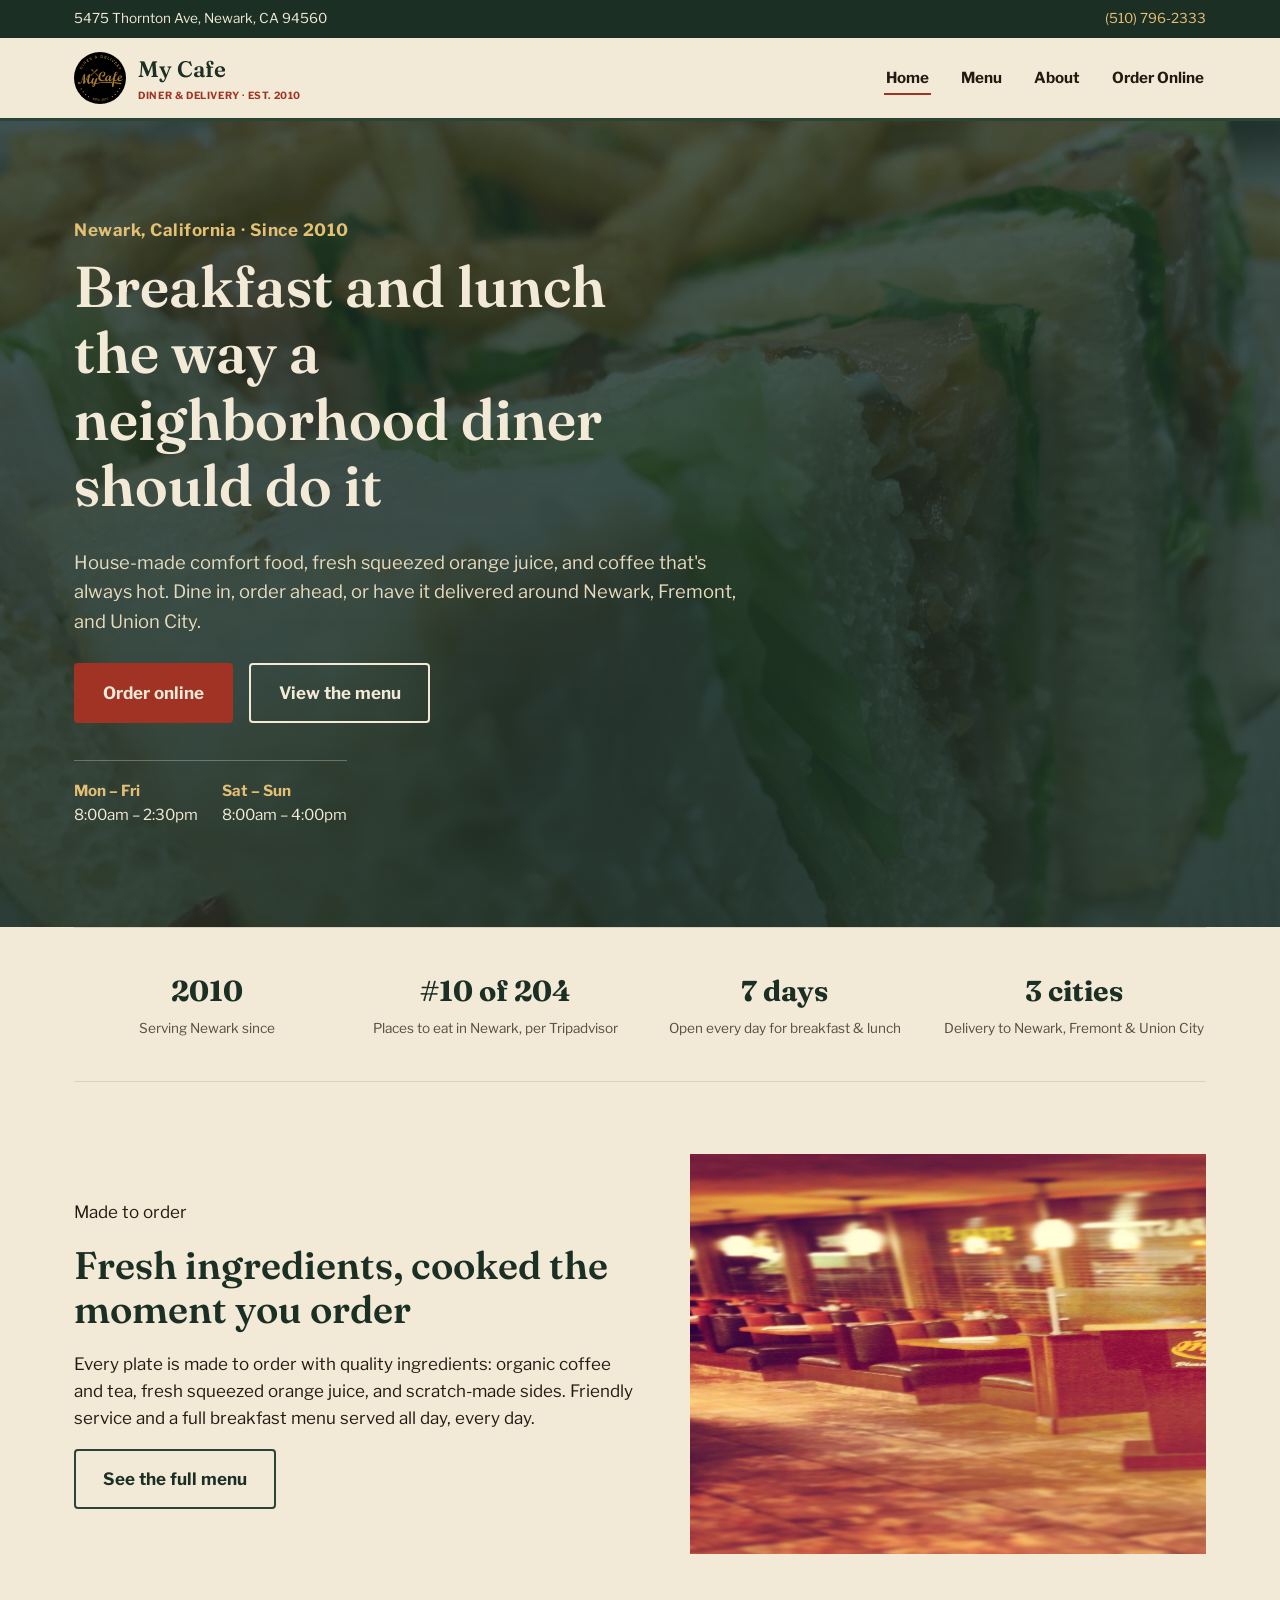
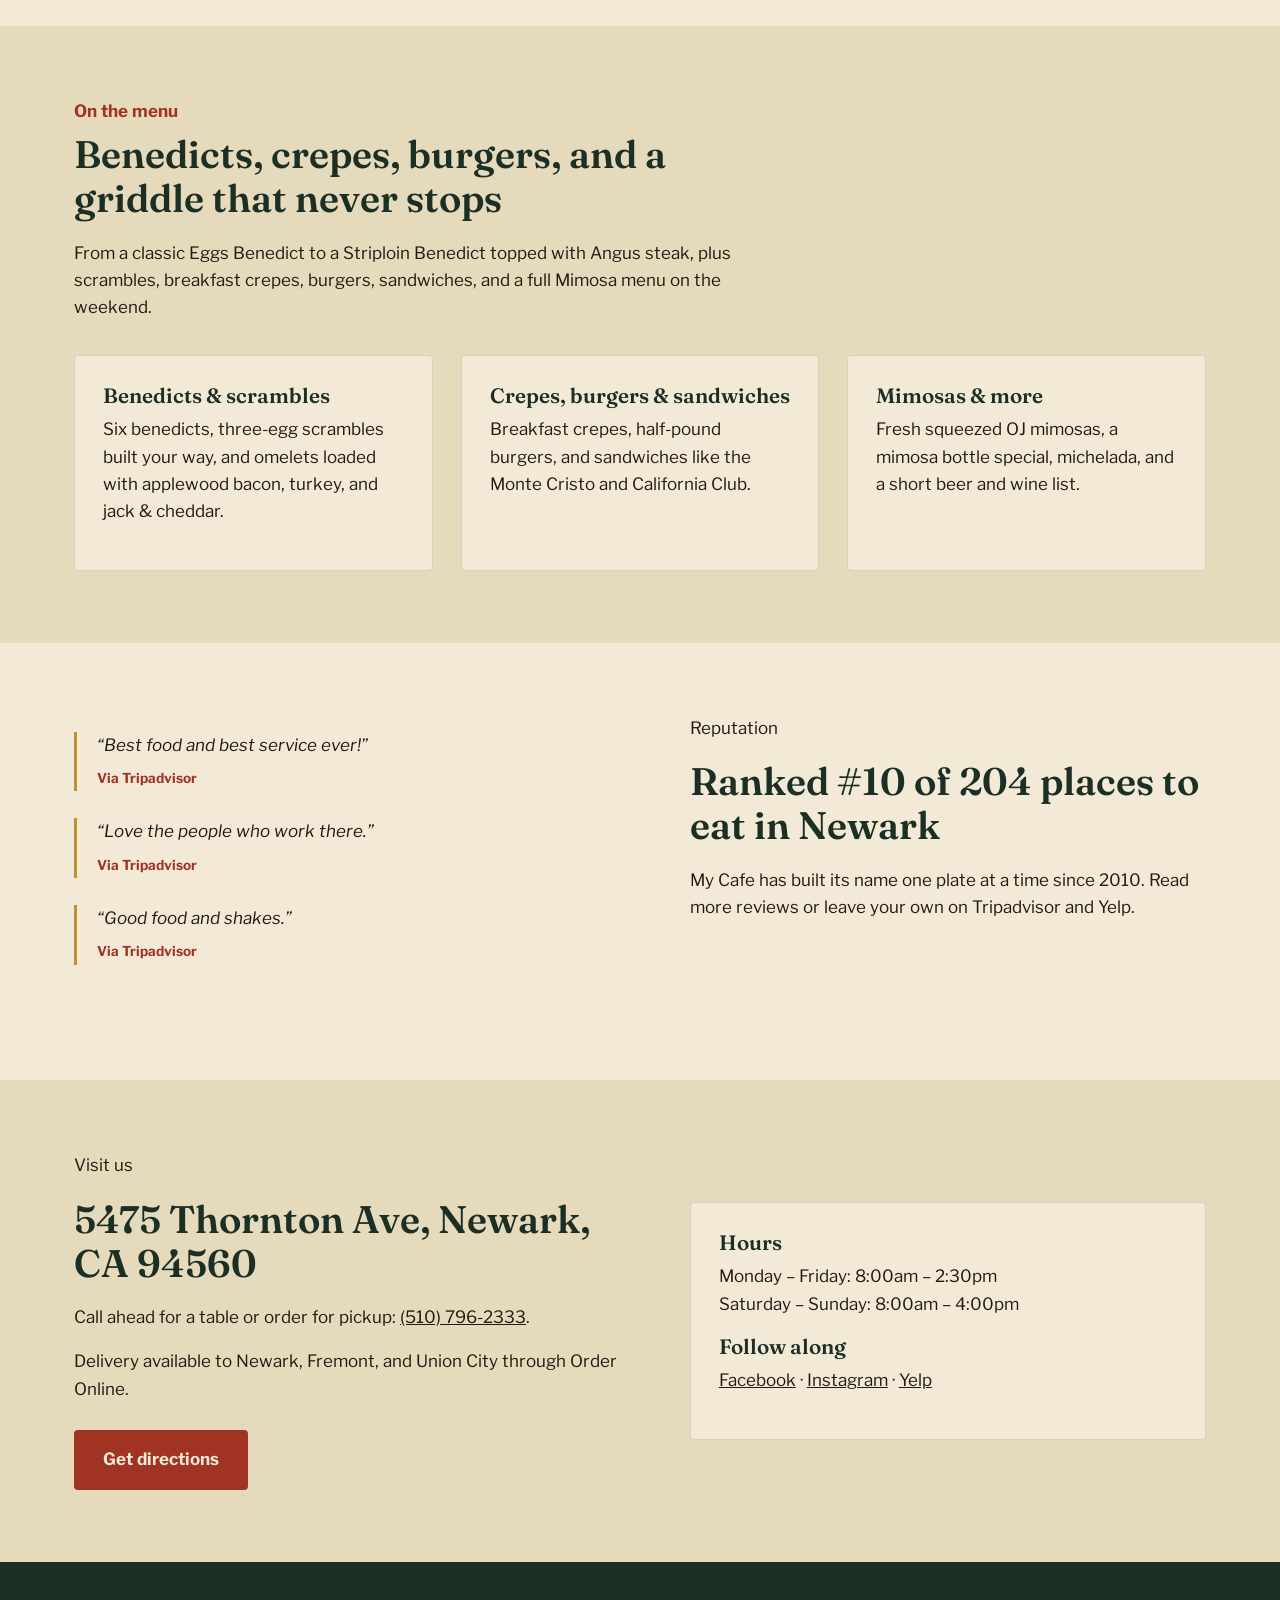
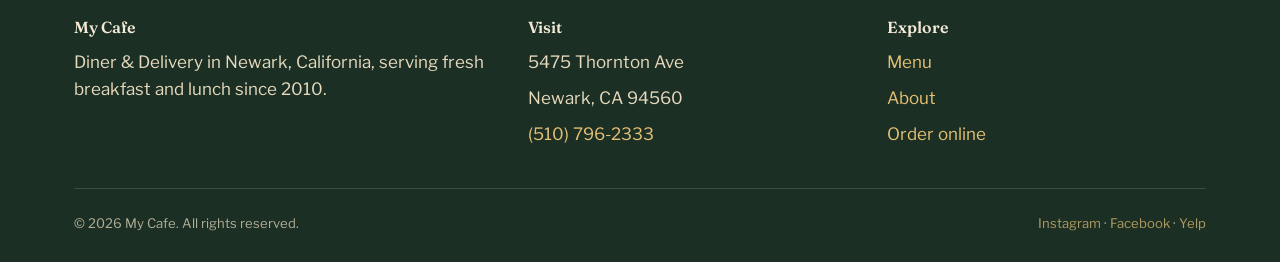
==== index.html @ 1d1f6935 "Build My Cafe website" ====
<!doctype html>
<html lang="en">
<head>
<meta charset="utf-8">
<meta name="viewport" content="width=device-width, initial-scale=1">
<title>My Cafe | Breakfast & Lunch Diner in Newark, CA</title>
<meta name="description" content="Family-run breakfast and lunch diner in Newark, CA since 2010. Fresh squeezed orange juice, house-made comfort food, mimosas and crepes. Open 7 days, dine-in or delivery.">
<link rel="canonical" href="https://mycafego.com/">
<meta property="og:type" content="restaurant.restaurant">
<meta property="og:site_name" content="My Cafe">
<meta property="og:title" content="My Cafe | Breakfast & Lunch Diner in Newark, CA">
<meta property="og:description" content="Family-run breakfast and lunch diner in Newark, CA since 2010. Fresh squeezed orange juice, house-made comfort food, mimosas and crepes.">
<meta property="og:url" content="https://mycafego.com/">
<meta property="og:image" content="/assets/images/interior-booth.jpg">
<meta name="twitter:card" content="summary_large_image">
<link rel="icon" href="/favicon.svg" type="image/svg+xml">
<link rel="preconnect" href="https://fonts.googleapis.com">
<link rel="preconnect" href="https://fonts.gstatic.com" crossorigin>
<link href="https://fonts.googleapis.com/css2?family=Fraunces:wght@500;600&family=Libre+Franklin:wght@400;500;700&display=swap" rel="stylesheet">
<link rel="stylesheet" href="/css/style.css">
<script type="application/ld+json">
{
  "@context": "https://schema.org",
  "@type": "Restaurant",
  "name": "My Cafe",
  "servesCuisine": "American, Breakfast, Diner",
  "priceRange": "$$",
  "telephone": "+1-510-796-2333",
  "address": {
    "@type": "PostalAddress",
    "streetAddress": "5475 Thornton Ave",
    "addressLocality": "Newark",
    "addressRegion": "CA",
    "postalCode": "94560",
    "addressCountry": "US"
  },
  "geo": {
    "@type": "GeoCoordinates",
    "latitude": 37.543093,
    "longitude": -122.045
  },
  "url": "https://mycafego.com/",
  "openingHoursSpecification": [
    { "@type": "OpeningHoursSpecification", "dayOfWeek": ["Monday","Tuesday","Wednesday","Thursday","Friday"], "opens": "08:00", "closes": "14:30" },
    { "@type": "OpeningHoursSpecification", "dayOfWeek": ["Saturday","Sunday"], "opens": "08:00", "closes": "16:00" }
  ],
  "sameAs": [
    "https://www.facebook.com/154595794567136",
    "https://www.instagram.com/mycafego",
    "https://www.yelp.com/biz/FB_1lBmawoR-oqVOt12TPQ"
  ]
}
</script>
</head>
<body>

<div class="top-bar">
  <div class="wrap">
    <span>5475 Thornton Ave, Newark, CA 94560</span>
    <a href="tel:5107962333">(510) 796-2333</a>
  </div>
</div>

<header class="site-header">
  <div class="wrap">
    <a class="brand" href="/">
      <img src="/assets/images/logo.jpg" alt="My Cafe logo" width="52" height="52">
      <span class="brand-text">My Cafe<span>DINER &amp; DELIVERY · EST. 2010</span></span>
    </a>
    <nav class="main-nav" data-open="false">
      <ul>
        <li><a href="/" aria-current="page">Home</a></li>
        <li><a href="/menu.html">Menu</a></li>
        <li><a href="/about.html">About</a></li>
        <li><a href="https://mycafego.getbento.com/online-ordering/">Order Online</a></li>
      </ul>
    </nav>
    <button class="nav-toggle" aria-label="Open menu" aria-expanded="false"><span></span></button>
  </div>
</header>

<section class="hero">
  <div class="wrap">
    <p class="eyebrow">Newark, California · Since 2010</p>
    <h1>Breakfast and lunch the way a neighborhood diner should do it</h1>
    <p class="lede">House-made comfort food, fresh squeezed orange juice, and coffee that's always hot. Dine in, order ahead, or have it delivered around Newark, Fremont, and Union City.</p>
    <div class="hero-actions">
      <a class="btn btn-primary" href="https://mycafego.getbento.com/online-ordering/">Order online</a>
      <a class="btn btn-outline" href="/menu.html">View the menu</a>
    </div>
    <dl class="hero-hours">
      <div>
        <dt>Mon &ndash; Fri</dt>
        <dd>8:00am &ndash; 2:30pm</dd>
      </div>
      <div>
        <dt>Sat &ndash; Sun</dt>
        <dd>8:00am &ndash; 4:00pm</dd>
      </div>
    </dl>
  </div>
</section>

<div class="wrap">
  <div class="highlights">
    <div>
      <strong>2010</strong>
      <span>Serving Newark since</span>
    </div>
    <div>
      <strong>#10 of 204</strong>
      <span>Places to eat in Newark, per Tripadvisor</span>
    </div>
    <div>
      <strong>7 days</strong>
      <span>Open every day for breakfast &amp; lunch</span>
    </div>
    <div>
      <strong>3 cities</strong>
      <span>Delivery to Newark, Fremont &amp; Union City</span>
    </div>
  </div>
</div>

<section>
  <div class="wrap grid-2">
    <div>
      <p class="kicker">Made to order</p>
      <h2>Fresh ingredients, cooked the moment you order</h2>
      <p>Every plate is made to order with quality ingredients: organic coffee and tea, fresh squeezed orange juice, and scratch-made sides. Friendly service and a full breakfast menu served all day, every day.</p>
      <a class="btn btn-outline" href="/menu.html">See the full menu</a>
    </div>
    <img src="/assets/images/interior-dining-room.png" alt="Dining room at My Cafe in Newark, California" loading="lazy" width="600" height="400">
  </div>
</section>

<section class="alt">
  <div class="wrap">
    <div class="section-head">
      <p class="kicker">On the menu</p>
      <h2>Benedicts, crepes, burgers, and a griddle that never stops</h2>
      <p>From a classic Eggs Benedict to a Striploin Benedict topped with Angus steak, plus scrambles, breakfast crepes, burgers, sandwiches, and a full Mimosa menu on the weekend.</p>
    </div>
    <div class="grid-3">
      <div class="card">
        <h3>Benedicts &amp; scrambles</h3>
        <p>Six benedicts, three-egg scrambles built your way, and omelets loaded with applewood bacon, turkey, and jack &amp; cheddar.</p>
      </div>
      <div class="card">
        <h3>Crepes, burgers &amp; sandwiches</h3>
        <p>Breakfast crepes, half-pound burgers, and sandwiches like the Monte Cristo and California Club.</p>
      </div>
      <div class="card">
        <h3>Mimosas &amp; more</h3>
        <p>Fresh squeezed OJ mimosas, a mimosa bottle special, michelada, and a short beer and wine list.</p>
      </div>
    </div>
  </div>
</section>

<section>
  <div class="wrap grid-2">
    <div>
      <div class="review">
        <p>&ldquo;Best food and best service ever!&rdquo;</p>
        <cite>Via Tripadvisor</cite>
      </div>
      <div class="review">
        <p>&ldquo;Love the people who work there.&rdquo;</p>
        <cite>Via Tripadvisor</cite>
      </div>
      <div class="review">
        <p>&ldquo;Good food and shakes.&rdquo;</p>
        <cite>Via Tripadvisor</cite>
      </div>
    </div>
    <div>
      <p class="kicker">Reputation</p>
      <h2>Ranked #10 of 204 places to eat in Newark</h2>
      <p>My Cafe has built its name one plate at a time since 2010. Read more reviews or leave your own on Tripadvisor and Yelp.</p>
      <div class="hero-actions">
        <a class="btn btn-outline" href="https://www.tripadvisor.com/Restaurant_Review-g32774-d4253627-Reviews-My_Cafe-Newark_California.html">Read reviews on Tripadvisor</a>
      </div>
    </div>
  </div>
</section>

<section class="alt">
  <div class="wrap grid-2">
    <div>
      <p class="kicker">Visit us</p>
      <h2>5475 Thornton Ave, Newark, CA 94560</h2>
      <p>Call ahead for a table or order for pickup: <a href="tel:5107962333">(510) 796-2333</a>.</p>
      <p>Delivery available to Newark, Fremont, and Union City through Order Online.</p>
      <div class="hero-actions">
        <a class="btn btn-primary" href="https://www.google.com/maps/search/?api=1&query=My+Cafe+5475+Thornton+Ave+Newark+CA+94560">Get directions</a>
      </div>
    </div>
    <div class="card">
      <h3>Hours</h3>
      <p>Monday &ndash; Friday: 8:00am &ndash; 2:30pm<br>Saturday &ndash; Sunday: 8:00am &ndash; 4:00pm</p>
      <h3>Follow along</h3>
      <p>
        <a href="https://www.facebook.com/154595794567136">Facebook</a> &middot;
        <a href="https://www.instagram.com/mycafego">Instagram</a> &middot;
        <a href="https://www.yelp.com/biz/FB_1lBmawoR-oqVOt12TPQ">Yelp</a>
      </p>
    </div>
  </div>
</section>

<footer class="site-footer">
  <div class="wrap">
    <div class="footer-grid">
      <div>
        <h4>My Cafe</h4>
        <p>Diner &amp; Delivery in Newark, California, serving fresh breakfast and lunch since 2010.</p>
      </div>
      <div>
        <h4>Visit</h4>
        <ul>
          <li>5475 Thornton Ave</li>
          <li>Newark, CA 94560</li>
          <li><a href="tel:5107962333">(510) 796-2333</a></li>
        </ul>
      </div>
      <div>
        <h4>Explore</h4>
        <ul>
          <li><a href="/menu.html">Menu</a></li>
          <li><a href="/about.html">About</a></li>
          <li><a href="https://mycafego.getbento.com/online-ordering/">Order online</a></li>
        </ul>
      </div>
    </div>
    <div class="footer-bottom">
      <span>&copy; 2026 My Cafe. All rights reserved.</span>
      <span><a href="https://www.instagram.com/mycafego">Instagram</a> &middot; <a href="https://www.facebook.com/154595794567136">Facebook</a> &middot; <a href="https://www.yelp.com/biz/FB_1lBmawoR-oqVOt12TPQ">Yelp</a></span>
    </div>
  </div>
</footer>

<script src="/js/main.js"></script>
</body>
</html>
---- css/style.css ----
/* My Cafe — diner & delivery, Newark CA. Design tokens grounded in the actual brand:
   the current logo already leans on a brass/gold script mark and a forest-green
   "ESTD 2010" badge, so the palette below extends that rather than inventing one. */

:root {
  --paper: #f2ead6;
  --paper-dark: #e6dabd;
  --ink: #241a12;
  --forest: #2b4436;
  --forest-dark: #1c2f25;
  --gold: #c0922f;
  --gold-light: #e3c073;
  --brick: #a03323;
  --brick-dark: #7c2519;
  --cream-line: rgba(36, 26, 18, 0.12);

  --font-display: "Fraunces", Georgia, serif;
  --font-body: "Libre Franklin", -apple-system, sans-serif;

  --max-width: 1180px;
  --radius: 4px;
}

* {
  box-sizing: border-box;
}

html {
  scroll-behavior: smooth;
}

body {
  margin: 0;
  background: var(--paper);
  color: var(--ink);
  font-family: var(--font-body);
  font-size: 17px;
  line-height: 1.6;
  -webkit-font-smoothing: antialiased;
}

img {
  max-width: 100%;
  display: block;
}

a {
  color: inherit;
}

.wrap {
  max-width: var(--max-width);
  margin: 0 auto;
  padding: 0 24px;
}

h1, h2, h3, h4 {
  font-family: var(--font-display);
  font-weight: 600;
  line-height: 1.15;
  margin: 0 0 0.5em;
  color: var(--forest-dark);
}

h1 { font-size: clamp(2.4rem, 5vw, 3.6rem); }
h2 { font-size: clamp(1.8rem, 3.4vw, 2.4rem); }
h3 { font-size: 1.3rem; }

p { margin: 0 0 1em; max-width: 62ch; }

.btn {
  display: inline-flex;
  align-items: center;
  gap: 0.5em;
  padding: 0.85em 1.6em;
  border-radius: var(--radius);
  font-family: var(--font-body);
  font-weight: 700;
  text-decoration: none;
  border: 2px solid transparent;
  transition: transform 0.15s ease, background-color 0.15s ease;
}

.btn:focus-visible {
  outline: 3px solid var(--gold-light);
  outline-offset: 2px;
}

.btn-primary {
  background: var(--brick);
  color: var(--paper);
}

.btn-primary:hover {
  background: var(--brick-dark);
}

.btn-outline {
  border-color: var(--forest);
  color: var(--forest-dark);
}

.btn-outline:hover {
  background: var(--forest);
  color: var(--paper);
}

/* ---------- Header ---------- */

.top-bar {
  background: var(--forest-dark);
  color: var(--paper);
  font-size: 0.85rem;
}

.top-bar .wrap {
  display: flex;
  justify-content: space-between;
  align-items: center;
  padding-top: 8px;
  padding-bottom: 8px;
  gap: 16px;
  flex-wrap: wrap;
}

.top-bar a {
  text-decoration: none;
  color: var(--gold-light);
}

site-header, header.site-header {
  display: block;
}

.site-header {
  background: var(--paper);
  border-bottom: 3px solid var(--forest);
  position: sticky;
  top: 0;
  z-index: 40;
}

.site-header .wrap {
  display: flex;
  align-items: center;
  justify-content: space-between;
  padding-top: 14px;
  padding-bottom: 14px;
}

.brand {
  display: flex;
  align-items: center;
  gap: 12px;
  text-decoration: none;
}

.brand img {
  height: 52px;
  width: auto;
  border-radius: 50%;
}

.brand-text {
  font-family: var(--font-display);
  font-size: 1.4rem;
  font-weight: 600;
  color: var(--forest-dark);
}

.brand-text span {
  display: block;
  font-family: var(--font-body);
  font-size: 0.62rem;
  letter-spacing: 0.06em;
  font-weight: 700;
  color: var(--brick);
}

nav.main-nav ul {
  list-style: none;
  display: flex;
  gap: 28px;
  margin: 0;
  padding: 0;
}

nav.main-nav a {
  text-decoration: none;
  font-weight: 700;
  font-size: 0.95rem;
  color: var(--ink);
  padding: 6px 2px;
  border-bottom: 2px solid transparent;
}

nav.main-nav a[aria-current="page"],
nav.main-nav a:hover {
  border-bottom-color: var(--brick);
}

.nav-toggle {
  display: none;
  background: none;
  border: 2px solid var(--forest);
  border-radius: var(--radius);
  padding: 8px 10px;
  cursor: pointer;
}

.nav-toggle span,
.nav-toggle::before,
.nav-toggle::after {
  content: "";
  display: block;
  width: 22px;
  height: 2px;
  background: var(--forest-dark);
  margin: 4px 0;
}

/* ---------- Hero ---------- */

.hero {
  position: relative;
  color: var(--paper);
  background: linear-gradient(180deg, rgba(28, 47, 37, 0.78), rgba(28, 47, 37, 0.88)),
    url("../assets/images/interior-booth.jpg") center/cover no-repeat;
  padding: 96px 0 84px;
}

.hero .eyebrow {
  font-weight: 700;
  letter-spacing: 0.03em;
  color: var(--gold-light);
  margin-bottom: 0.6em;
}

.hero h1 {
  color: var(--paper);
  max-width: 14ch;
}

.hero p.lede {
  color: var(--paper-dark);
  font-size: 1.15rem;
  max-width: 52ch;
}

.hero-actions {
  display: flex;
  gap: 16px;
  flex-wrap: wrap;
  margin-top: 1.6em;
}

.hero-actions .btn-outline {
  border-color: var(--paper);
  color: var(--paper);
}

.hero-actions .btn-outline:hover {
  background: var(--paper);
  color: var(--forest-dark);
}

.hero-hours {
  margin-top: 2.4em;
  display: inline-flex;
  gap: 24px;
  flex-wrap: wrap;
  border-top: 1px solid rgba(242, 234, 214, 0.3);
  padding-top: 1.2em;
  font-size: 0.95rem;
}

.hero-hours dt {
  font-weight: 700;
  color: var(--gold-light);
}

.hero-hours dd {
  margin: 0;
}

/* ---------- Sections ---------- */

section {
  padding: 72px 0;
}

section.alt {
  background: var(--paper-dark);
}

.section-head {
  max-width: 60ch;
  margin-bottom: 2em;
}

.section-head .kicker {
  display: block;
  font-weight: 700;
  color: var(--brick);
  margin-bottom: 0.4em;
}

.grid-2 {
  display: grid;
  grid-template-columns: 1.1fr 1fr;
  gap: 48px;
  align-items: center;
}

.grid-3 {
  display: grid;
  grid-template-columns: repeat(3, 1fr);
  gap: 28px;
}

.card {
  background: var(--paper);
  border: 1px solid var(--cream-line);
  border-radius: var(--radius);
  padding: 28px;
}

.card h3 {
  margin-bottom: 0.4em;
}

/* Highlights strip */

.highlights {
  display: grid;
  grid-template-columns: repeat(4, 1fr);
  gap: 24px;
  padding: 40px 0;
  border-top: 1px solid var(--cream-line);
  border-bottom: 1px solid var(--cream-line);
}

.highlights div {
  text-align: center;
}

.highlights strong {
  display: block;
  font-family: var(--font-display);
  font-size: 1.8rem;
  color: var(--forest-dark);
}

.highlights span {
  font-size: 0.85rem;
  color: var(--ink);
  opacity: 0.75;
}

/* Reviews */

.review {
  border-left: 3px solid var(--gold);
  padding-left: 20px;
  margin-bottom: 1.6em;
}

.review p {
  font-style: italic;
  margin-bottom: 0.3em;
}

.review cite {
  font-style: normal;
  font-size: 0.85rem;
  font-weight: 700;
  color: var(--brick);
}

/* ---------- Menu page ---------- */

.menu-jump {
  display: flex;
  flex-wrap: wrap;
  gap: 10px;
  margin: 1.6em 0 0;
}

.menu-jump a {
  text-decoration: none;
  font-size: 0.85rem;
  font-weight: 700;
  border: 1px solid var(--forest);
  border-radius: 999px;
  padding: 6px 14px;
  color: var(--forest-dark);
}

.menu-jump a:hover {
  background: var(--forest);
  color: var(--paper);
}

.hero .menu-jump a {
  border-color: var(--paper);
  color: var(--paper);
}

.hero .menu-jump a:hover {
  background: var(--paper);
  color: var(--forest-dark);
}

.menu-group {
  padding-top: 56px;
  border-top: 1px solid var(--cream-line);
  scroll-margin-top: 96px;
}

.menu-group:first-of-type {
  border-top: none;
}

.menu-group > p.note {
  font-size: 0.9rem;
  opacity: 0.75;
  margin-top: -0.6em;
}

.menu-items {
  display: grid;
  gap: 20px;
  margin-top: 1.4em;
}

.menu-item {
  display: flex;
  justify-content: space-between;
  gap: 20px;
  border-bottom: 1px dotted var(--cream-line);
  padding-bottom: 14px;
}

.menu-item .item-body h4 {
  margin: 0 0 0.2em;
  font-family: var(--font-body);
  font-weight: 700;
  font-size: 1.02rem;
  color: var(--ink);
}

.menu-item .item-body p {
  margin: 0;
  font-size: 0.92rem;
  opacity: 0.85;
}

.menu-item .price {
  font-family: var(--font-display);
  font-weight: 600;
  color: var(--brick);
  white-space: nowrap;
}

.disclaimer {
  margin-top: 3em;
  font-size: 0.8rem;
  opacity: 0.65;
}

/* ---------- Footer ---------- */

footer.site-footer {
  background: var(--forest-dark);
  color: var(--paper-dark);
  padding: 56px 0 28px;
}

footer.site-footer a {
  color: var(--gold-light);
  text-decoration: none;
}

.footer-grid {
  display: grid;
  grid-template-columns: 1.3fr 1fr 1fr;
  gap: 40px;
  padding-bottom: 32px;
  border-bottom: 1px solid rgba(242, 234, 214, 0.15);
}

.footer-grid h4 {
  color: var(--paper);
  font-size: 1rem;
  margin-bottom: 0.8em;
}

.footer-grid ul {
  list-style: none;
  margin: 0;
  padding: 0;
}

.footer-grid li {
  margin-bottom: 0.5em;
}

.footer-bottom {
  padding-top: 24px;
  display: flex;
  justify-content: space-between;
  flex-wrap: wrap;
  gap: 12px;
  font-size: 0.82rem;
  opacity: 0.75;
}

/* ---------- Responsive ---------- */

@media (max-width: 860px) {
  .grid-2 {
    grid-template-columns: 1fr;
  }

  .grid-3 {
    grid-template-columns: 1fr;
  }

  .highlights {
    grid-template-columns: repeat(2, 1fr);
  }

  .footer-grid {
    grid-template-columns: 1fr;
  }
}

@media (max-width: 720px) {
  nav.main-nav {
    position: fixed;
    inset: 0 0 0 30%;
    background: var(--forest-dark);
    transform: translateX(100%);
    transition: transform 0.25s ease;
    padding: 96px 28px 28px;
  }

  nav.main-nav[data-open="true"] {
    transform: translateX(0);
  }

  nav.main-nav ul {
    flex-direction: column;
    gap: 20px;
  }

  nav.main-nav a {
    color: var(--paper);
    font-size: 1.1rem;
  }

  .nav-toggle {
    display: block;
  }

  .menu-item {
    flex-direction: column;
    gap: 4px;
  }
}

@media (prefers-reduced-motion: reduce) {
  html {
    scroll-behavior: auto;
  }

  nav.main-nav {
    transition: none;
  }
}
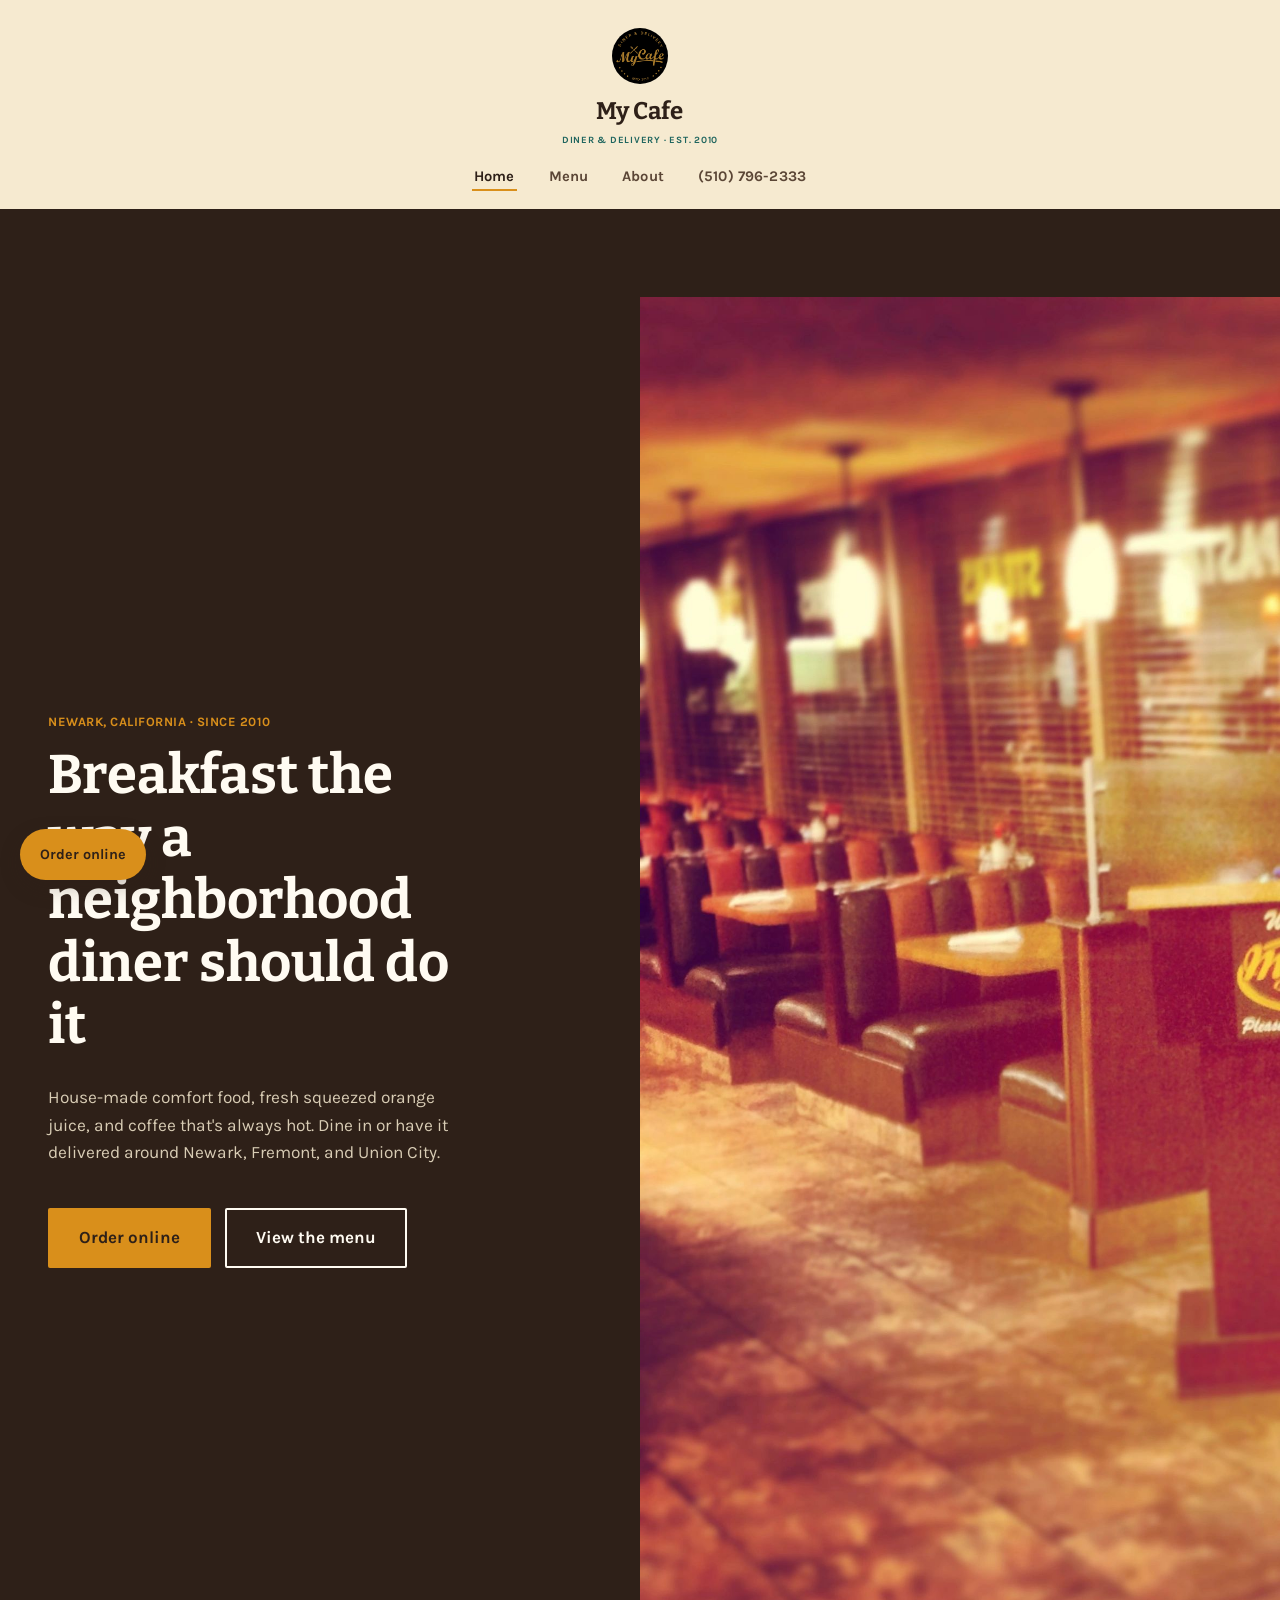
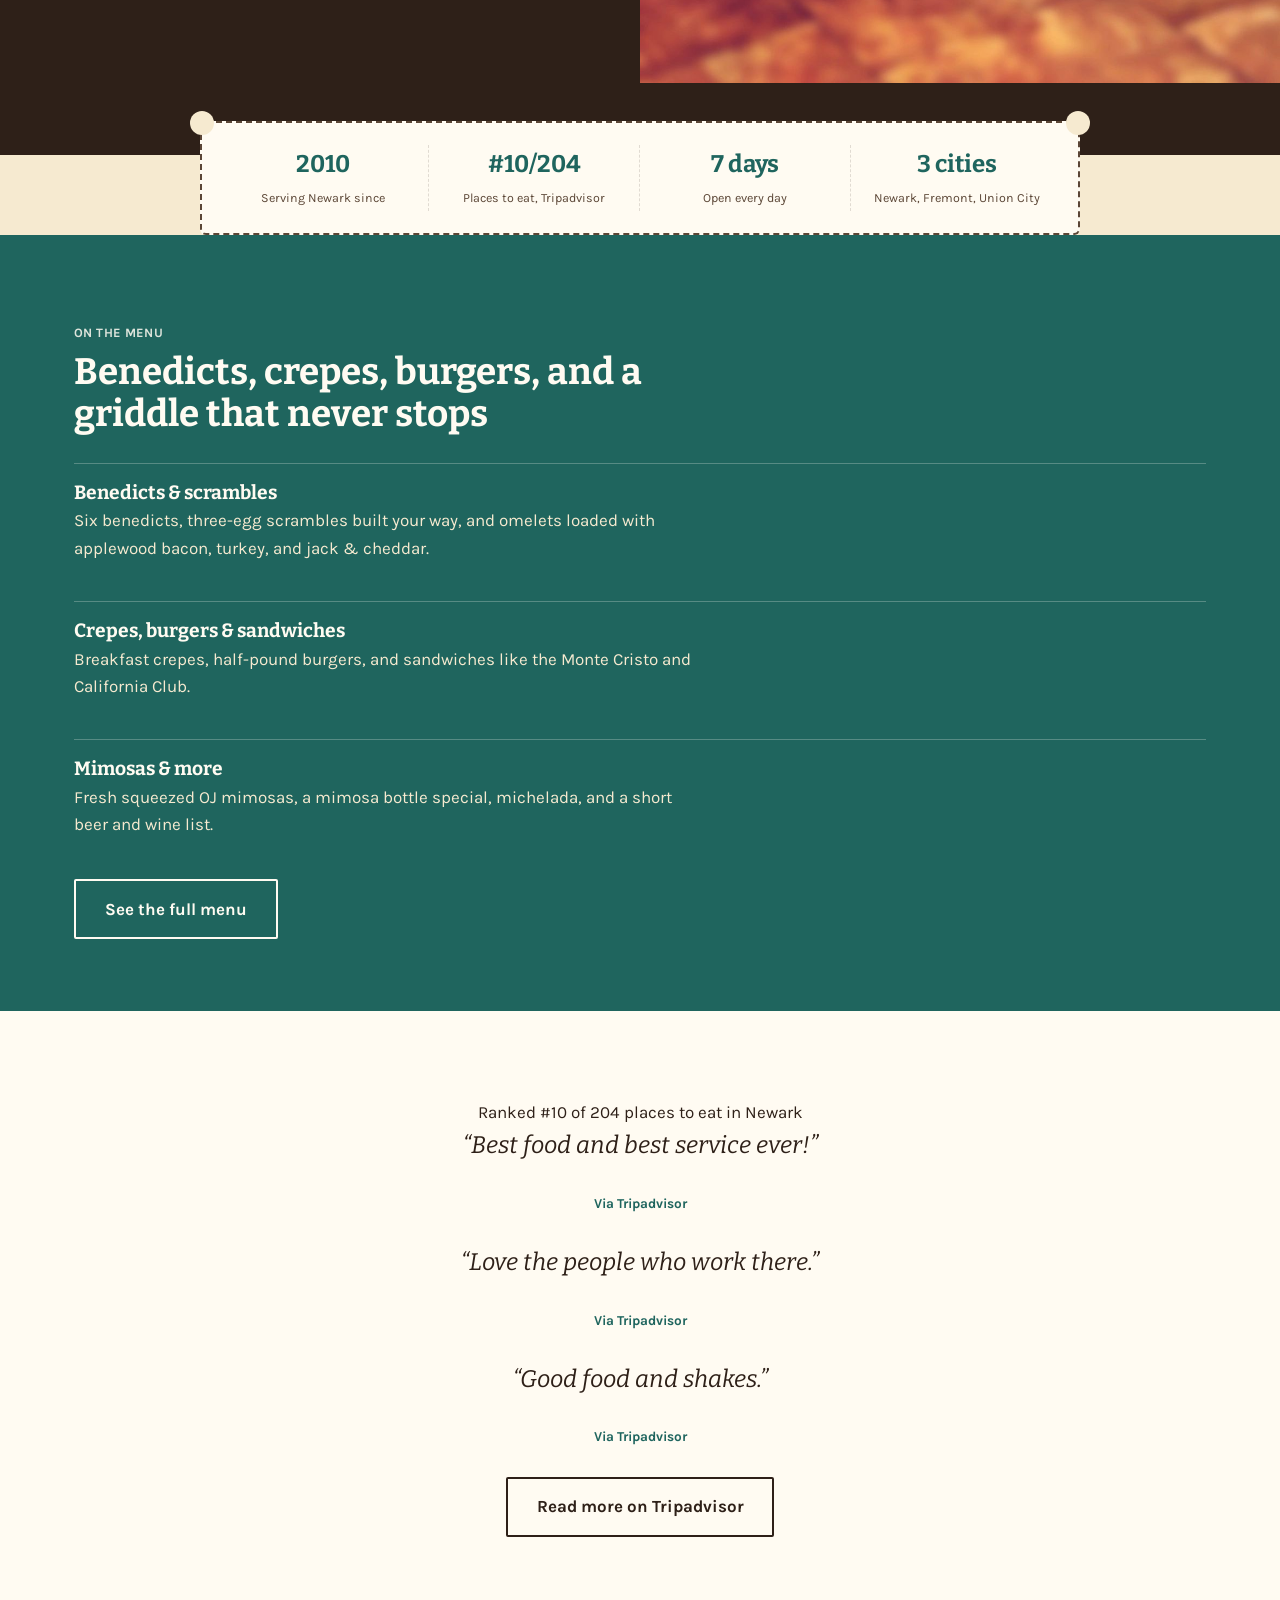
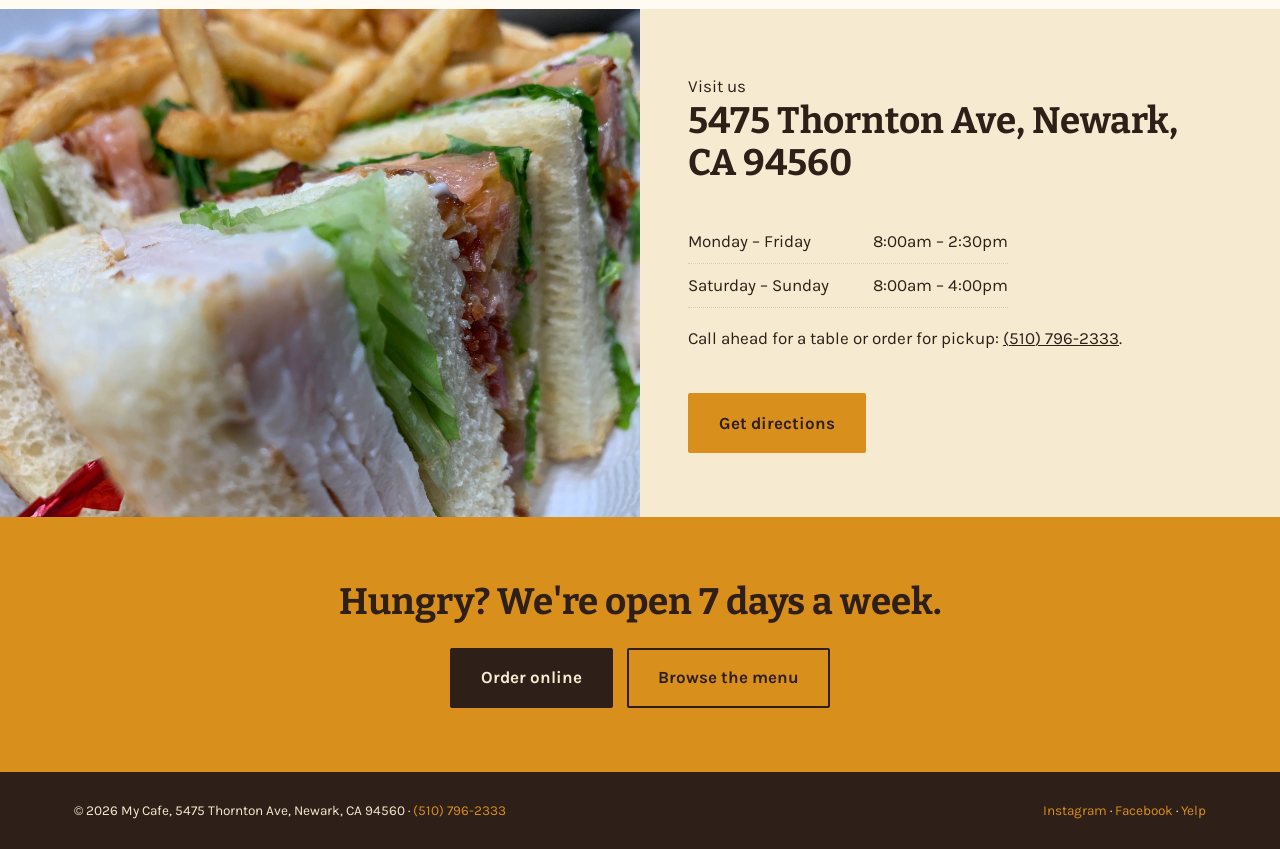
==== commit d6e682af: "Revise layout to be structurally distinct from los-portales" ====
--- a/index.html
+++ b/index.html
@@ -16,7 +16,7 @@
 <link rel="icon" href="/favicon.svg" type="image/svg+xml">
 <link rel="preconnect" href="https://fonts.googleapis.com">
 <link rel="preconnect" href="https://fonts.gstatic.com" crossorigin>
-<link href="https://fonts.googleapis.com/css2?family=Fraunces:wght@500;600&family=Libre+Franklin:wght@400;500;700&display=swap" rel="stylesheet">
+<link href="https://fonts.googleapis.com/css2?family=Bitter:wght@500;700&family=Karla:wght@400;500;700&display=swap" rel="stylesheet">
 <link rel="stylesheet" href="/css/style.css">
 <script type="application/ld+json">
 {
@@ -54,189 +54,125 @@
 </head>
 <body>
 
-<div class="top-bar">
-  <div class="wrap">
-    <span>5475 Thornton Ave, Newark, CA 94560</span>
-    <a href="tel:5107962333">(510) 796-2333</a>
-  </div>
-</div>
-
 <header class="site-header">
-  <div class="wrap">
-    <a class="brand" href="/">
-      <img src="/assets/images/logo.jpg" alt="My Cafe logo" width="52" height="52">
-      <span class="brand-text">My Cafe<span>DINER &amp; DELIVERY · EST. 2010</span></span>
-    </a>
-    <nav class="main-nav" data-open="false">
-      <ul>
-        <li><a href="/" aria-current="page">Home</a></li>
-        <li><a href="/menu.html">Menu</a></li>
-        <li><a href="/about.html">About</a></li>
-        <li><a href="https://mycafego.getbento.com/online-ordering/">Order Online</a></li>
-      </ul>
-    </nav>
-    <button class="nav-toggle" aria-label="Open menu" aria-expanded="false"><span></span></button>
-  </div>
+  <a class="brand" href="/">
+    <img src="/assets/images/logo.jpg" alt="My Cafe logo" width="56" height="56">
+    <span class="brand-text">My Cafe<span>DINER &amp; DELIVERY · EST. 2010</span></span>
+  </a>
+  <nav class="main-nav" data-open="false">
+    <ul>
+      <li><a href="/" aria-current="page">Home</a></li>
+      <li><a href="/menu.html">Menu</a></li>
+      <li><a href="/about.html">About</a></li>
+      <li><a href="tel:5107962333">(510) 796-2333</a></li>
+    </ul>
+  </nav>
+  <button class="nav-toggle" aria-label="Open menu" aria-expanded="false"><span></span></button>
 </header>
 
+<a class="order-fab" href="https://mycafego.getbento.com/online-ordering/">Order online</a>
+
 <section class="hero">
-  <div class="wrap">
-    <p class="eyebrow">Newark, California · Since 2010</p>
-    <h1>Breakfast and lunch the way a neighborhood diner should do it</h1>
-    <p class="lede">House-made comfort food, fresh squeezed orange juice, and coffee that's always hot. Dine in, order ahead, or have it delivered around Newark, Fremont, and Union City.</p>
+  <div class="hero-copy">
+    <p class="eyebrow">Newark, California &middot; Since 2010</p>
+    <h1>Breakfast the way a neighborhood diner should do it</h1>
+    <p class="lede">House-made comfort food, fresh squeezed orange juice, and coffee that's always hot. Dine in or have it delivered around Newark, Fremont, and Union City.</p>
     <div class="hero-actions">
       <a class="btn btn-primary" href="https://mycafego.getbento.com/online-ordering/">Order online</a>
       <a class="btn btn-outline" href="/menu.html">View the menu</a>
     </div>
-    <dl class="hero-hours">
-      <div>
-        <dt>Mon &ndash; Fri</dt>
-        <dd>8:00am &ndash; 2:30pm</dd>
-      </div>
-      <div>
-        <dt>Sat &ndash; Sun</dt>
-        <dd>8:00am &ndash; 4:00pm</dd>
-      </div>
-    </dl>
+  </div>
+  <div class="hero-photo">
+    <img src="/assets/images/interior-dining-room.png" alt="Dining room at My Cafe in Newark, California" width="600" height="800">
   </div>
 </section>
 
 <div class="wrap">
-  <div class="highlights">
-    <div>
-      <strong>2010</strong>
-      <span>Serving Newark since</span>
-    </div>
-    <div>
-      <strong>#10 of 204</strong>
-      <span>Places to eat in Newark, per Tripadvisor</span>
-    </div>
-    <div>
-      <strong>7 days</strong>
-      <span>Open every day for breakfast &amp; lunch</span>
-    </div>
-    <div>
-      <strong>3 cities</strong>
-      <span>Delivery to Newark, Fremont &amp; Union City</span>
-    </div>
+  <div class="ticket">
+    <div><strong>2010</strong><span>Serving Newark since</span></div>
+    <div><strong>#10/204</strong><span>Places to eat, Tripadvisor</span></div>
+    <div><strong>7 days</strong><span>Open every day</span></div>
+    <div><strong>3 cities</strong><span>Newark, Fremont, Union City</span></div>
   </div>
 </div>
 
-<section>
-  <div class="wrap grid-2">
-    <div>
-      <p class="kicker">Made to order</p>
-      <h2>Fresh ingredients, cooked the moment you order</h2>
-      <p>Every plate is made to order with quality ingredients: organic coffee and tea, fresh squeezed orange juice, and scratch-made sides. Friendly service and a full breakfast menu served all day, every day.</p>
-      <a class="btn btn-outline" href="/menu.html">See the full menu</a>
-    </div>
-    <img src="/assets/images/interior-dining-room.png" alt="Dining room at My Cafe in Newark, California" loading="lazy" width="600" height="400">
-  </div>
-</section>
-
-<section class="alt">
+<section class="block-turquoise">
   <div class="wrap">
     <div class="section-head">
-      <p class="kicker">On the menu</p>
+      <span class="kicker">On the menu</span>
       <h2>Benedicts, crepes, burgers, and a griddle that never stops</h2>
-      <p>From a classic Eggs Benedict to a Striploin Benedict topped with Angus steak, plus scrambles, breakfast crepes, burgers, sandwiches, and a full Mimosa menu on the weekend.</p>
     </div>
-    <div class="grid-3">
-      <div class="card">
+    <div class="text-list">
+      <div class="item">
         <h3>Benedicts &amp; scrambles</h3>
         <p>Six benedicts, three-egg scrambles built your way, and omelets loaded with applewood bacon, turkey, and jack &amp; cheddar.</p>
       </div>
-      <div class="card">
+      <div class="item">
         <h3>Crepes, burgers &amp; sandwiches</h3>
         <p>Breakfast crepes, half-pound burgers, and sandwiches like the Monte Cristo and California Club.</p>
       </div>
-      <div class="card">
+      <div class="item">
         <h3>Mimosas &amp; more</h3>
         <p>Fresh squeezed OJ mimosas, a mimosa bottle special, michelada, and a short beer and wine list.</p>
       </div>
     </div>
-  </div>
-</section>
-
-<section>
-  <div class="wrap grid-2">
-    <div>
-      <div class="review">
-        <p>&ldquo;Best food and best service ever!&rdquo;</p>
-        <cite>Via Tripadvisor</cite>
-      </div>
-      <div class="review">
-        <p>&ldquo;Love the people who work there.&rdquo;</p>
-        <cite>Via Tripadvisor</cite>
-      </div>
-      <div class="review">
-        <p>&ldquo;Good food and shakes.&rdquo;</p>
-        <cite>Via Tripadvisor</cite>
-      </div>
-    </div>
-    <div>
-      <p class="kicker">Reputation</p>
-      <h2>Ranked #10 of 204 places to eat in Newark</h2>
-      <p>My Cafe has built its name one plate at a time since 2010. Read more reviews or leave your own on Tripadvisor and Yelp.</p>
-      <div class="hero-actions">
-        <a class="btn btn-outline" href="https://www.tripadvisor.com/Restaurant_Review-g32774-d4253627-Reviews-My_Cafe-Newark_California.html">Read reviews on Tripadvisor</a>
-      </div>
+    <div class="hero-actions">
+      <a class="btn btn-outline" href="/menu.html">See the full menu</a>
     </div>
   </div>
 </section>
 
-<section class="alt">
-  <div class="wrap grid-2">
-    <div>
-      <p class="kicker">Visit us</p>
-      <h2>5475 Thornton Ave, Newark, CA 94560</h2>
-      <p>Call ahead for a table or order for pickup: <a href="tel:5107962333">(510) 796-2333</a>.</p>
-      <p>Delivery available to Newark, Fremont, and Union City through Order Online.</p>
-      <div class="hero-actions">
-        <a class="btn btn-primary" href="https://www.google.com/maps/search/?api=1&query=My+Cafe+5475+Thornton+Ave+Newark+CA+94560">Get directions</a>
-      </div>
+<section class="block-paper">
+  <div class="wrap quote-stack">
+    <span class="kicker" style="display:block; text-align:center;">Ranked #10 of 204 places to eat in Newark</span>
+    <blockquote>
+      <p>&ldquo;Best food and best service ever!&rdquo;</p>
+      <cite>Via Tripadvisor</cite>
+    </blockquote>
+    <blockquote>
+      <p>&ldquo;Love the people who work there.&rdquo;</p>
+      <cite>Via Tripadvisor</cite>
+    </blockquote>
+    <blockquote>
+      <p>&ldquo;Good food and shakes.&rdquo;</p>
+      <cite>Via Tripadvisor</cite>
+    </blockquote>
+    <a class="btn btn-outline" href="https://www.tripadvisor.com/Restaurant_Review-g32774-d4253627-Reviews-My_Cafe-Newark_California.html">Read more on Tripadvisor</a>
+  </div>
+</section>
+
+<section class="split" style="padding: 0;">
+  <div class="split-photo">
+    <img src="/assets/images/interior-booth.jpg" alt="Booth seating inside My Cafe in Newark, California">
+  </div>
+  <div class="split-copy">
+    <span class="kicker">Visit us</span>
+    <h2>5475 Thornton Ave, Newark, CA 94560</h2>
+    <ul class="hours-list">
+      <li><span>Monday &ndash; Friday</span><span>8:00am &ndash; 2:30pm</span></li>
+      <li><span>Saturday &ndash; Sunday</span><span>8:00am &ndash; 4:00pm</span></li>
+    </ul>
+    <p>Call ahead for a table or order for pickup: <a href="tel:5107962333">(510) 796-2333</a>.</p>
+    <div class="hero-actions">
+      <a class="btn btn-primary" href="https://www.google.com/maps/search/?api=1&query=My+Cafe+5475+Thornton+Ave+Newark+CA+94560">Get directions</a>
     </div>
-    <div class="card">
-      <h3>Hours</h3>
-      <p>Monday &ndash; Friday: 8:00am &ndash; 2:30pm<br>Saturday &ndash; Sunday: 8:00am &ndash; 4:00pm</p>
-      <h3>Follow along</h3>
-      <p>
-        <a href="https://www.facebook.com/154595794567136">Facebook</a> &middot;
-        <a href="https://www.instagram.com/mycafego">Instagram</a> &middot;
-        <a href="https://www.yelp.com/biz/FB_1lBmawoR-oqVOt12TPQ">Yelp</a>
-      </p>
+  </div>
+</section>
+
+<section class="cta-band">
+  <div class="wrap">
+    <h2>Hungry? We're open 7 days a week.</h2>
+    <div class="hero-actions" style="justify-content:center;">
+      <a class="btn" style="background: var(--coffee); color: var(--cream);" href="https://mycafego.getbento.com/online-ordering/">Order online</a>
+      <a class="btn btn-outline" href="/menu.html">Browse the menu</a>
     </div>
   </div>
 </section>
 
 <footer class="site-footer">
   <div class="wrap">
-    <div class="footer-grid">
-      <div>
-        <h4>My Cafe</h4>
-        <p>Diner &amp; Delivery in Newark, California, serving fresh breakfast and lunch since 2010.</p>
-      </div>
-      <div>
-        <h4>Visit</h4>
-        <ul>
-          <li>5475 Thornton Ave</li>
-          <li>Newark, CA 94560</li>
-          <li><a href="tel:5107962333">(510) 796-2333</a></li>
-        </ul>
-      </div>
-      <div>
-        <h4>Explore</h4>
-        <ul>
-          <li><a href="/menu.html">Menu</a></li>
-          <li><a href="/about.html">About</a></li>
-          <li><a href="https://mycafego.getbento.com/online-ordering/">Order online</a></li>
-        </ul>
-      </div>
-    </div>
-    <div class="footer-bottom">
-      <span>&copy; 2026 My Cafe. All rights reserved.</span>
-      <span><a href="https://www.instagram.com/mycafego">Instagram</a> &middot; <a href="https://www.facebook.com/154595794567136">Facebook</a> &middot; <a href="https://www.yelp.com/biz/FB_1lBmawoR-oqVOt12TPQ">Yelp</a></span>
-    </div>
+    <span>&copy; 2026 My Cafe, 5475 Thornton Ave, Newark, CA 94560 &middot; <a href="tel:5107962333">(510) 796-2333</a></span>
+    <span><a href="https://www.instagram.com/mycafego">Instagram</a> &middot; <a href="https://www.facebook.com/154595794567136">Facebook</a> &middot; <a href="https://www.yelp.com/biz/FB_1lBmawoR-oqVOt12TPQ">Yelp</a></span>
   </div>
 </footer>
 
--- a/css/style.css
+++ b/css/style.css
@@ -1,24 +1,27 @@
-/* My Cafe — diner & delivery, Newark CA. Design tokens grounded in the actual brand:
-   the current logo already leans on a brass/gold script mark and a forest-green
-   "ESTD 2010" badge, so the palette below extends that rather than inventing one. */
+/* My Cafe — diner & delivery, Newark CA.
+   Structural direction deliberately breaks from a photo-hero-with-overlay
+   template: a solid-panel split hero, a receipt-styled stat strip, color-block
+   sections instead of alternating image/text bands, an accordion menu, and a
+   single-row footer with a closing CTA band ahead of it. Palette leans into
+   the diner's morning trade — coffee, egg yolk, formica turquoise — rather
+   than the forest green used on the previous pass at this site. */
 
 :root {
-  --paper: #f2ead6;
-  --paper-dark: #e6dabd;
-  --ink: #241a12;
-  --forest: #2b4436;
-  --forest-dark: #1c2f25;
-  --gold: #c0922f;
-  --gold-light: #e3c073;
-  --brick: #a03323;
-  --brick-dark: #7c2519;
-  --cream-line: rgba(36, 26, 18, 0.12);
-
-  --font-display: "Fraunces", Georgia, serif;
-  --font-body: "Libre Franklin", -apple-system, sans-serif;
+  --cream: #f6ead0;
+  --cream-dark: #ecdcb4;
+  --paper: #fffbf2;
+  --coffee: #2e2018;
+  --coffee-soft: #5b4636;
+  --turquoise: #2f8f86;
+  --turquoise-dark: #1f655e;
+  --mustard: #d98f1b;
+  --mustard-dark: #b4740f;
+  --line: rgba(46, 32, 24, 0.14);
+
+  --font-display: "Bitter", Georgia, serif;
+  --font-body: "Karla", -apple-system, sans-serif;
 
   --max-width: 1180px;
-  --radius: 4px;
 }
 
 * {
@@ -31,8 +34,8 @@
 
 body {
   margin: 0;
-  background: var(--paper);
-  color: var(--ink);
+  background: var(--cream);
+  color: var(--coffee);
   font-family: var(--font-body);
   font-size: 17px;
   line-height: 1.6;
@@ -56,15 +59,15 @@
 
 h1, h2, h3, h4 {
   font-family: var(--font-display);
-  font-weight: 600;
+  font-weight: 700;
   line-height: 1.15;
   margin: 0 0 0.5em;
-  color: var(--forest-dark);
-}
-
-h1 { font-size: clamp(2.4rem, 5vw, 3.6rem); }
-h2 { font-size: clamp(1.8rem, 3.4vw, 2.4rem); }
-h3 { font-size: 1.3rem; }
+  color: var(--coffee);
+}
+
+h1 { font-size: clamp(2.3rem, 5vw, 3.4rem); }
+h2 { font-size: clamp(1.7rem, 3.2vw, 2.3rem); }
+h3 { font-size: 1.2rem; }
 
 p { margin: 0 0 1em; max-width: 62ch; }
 
@@ -72,8 +75,8 @@
   display: inline-flex;
   align-items: center;
   gap: 0.5em;
-  padding: 0.85em 1.6em;
-  border-radius: var(--radius);
+  padding: 0.85em 1.7em;
+  border-radius: 2px;
   font-family: var(--font-body);
   font-weight: 700;
   text-decoration: none;
@@ -82,105 +85,80 @@
 }
 
 .btn:focus-visible {
-  outline: 3px solid var(--gold-light);
+  outline: 3px solid var(--turquoise);
   outline-offset: 2px;
 }
 
 .btn-primary {
-  background: var(--brick);
+  background: var(--mustard);
+  color: var(--coffee);
+}
+
+.btn-primary:hover {
+  background: var(--coffee);
+  color: var(--cream);
+}
+
+.btn-outline {
+  border-color: currentColor;
+}
+
+.btn-outline:hover {
+  background: var(--coffee);
   color: var(--paper);
-}
-
-.btn-primary:hover {
-  background: var(--brick-dark);
-}
-
-.btn-outline {
-  border-color: var(--forest);
-  color: var(--forest-dark);
-}
-
-.btn-outline:hover {
-  background: var(--forest);
-  color: var(--paper);
-}
-
-/* ---------- Header ---------- */
-
-.top-bar {
-  background: var(--forest-dark);
-  color: var(--paper);
-  font-size: 0.85rem;
-}
-
-.top-bar .wrap {
-  display: flex;
-  justify-content: space-between;
+  border-color: var(--coffee);
+}
+
+/* ---------- Header: no sticky bar, no logo-left pattern.
+   The mark sits centered above a plain text nav, and scrolls away with the
+   page; a fixed pill in the corner carries the one action worth keeping
+   reachable (ordering), instead of pinning the whole header. ---------- */
+
+.site-header {
+  padding: 28px 0 20px;
+  text-align: center;
+}
+
+.site-header .brand {
+  display: inline-flex;
+  flex-direction: column;
   align-items: center;
-  padding-top: 8px;
-  padding-bottom: 8px;
-  gap: 16px;
-  flex-wrap: wrap;
-}
-
-.top-bar a {
+  gap: 8px;
   text-decoration: none;
-  color: var(--gold-light);
-}
-
-site-header, header.site-header {
-  display: block;
-}
-
-.site-header {
-  background: var(--paper);
-  border-bottom: 3px solid var(--forest);
-  position: sticky;
-  top: 0;
-  z-index: 40;
-}
-
-.site-header .wrap {
-  display: flex;
-  align-items: center;
-  justify-content: space-between;
-  padding-top: 14px;
-  padding-bottom: 14px;
-}
-
-.brand {
-  display: flex;
-  align-items: center;
-  gap: 12px;
-  text-decoration: none;
-}
-
-.brand img {
-  height: 52px;
-  width: auto;
+  margin-bottom: 14px;
+}
+
+.site-header .brand img {
+  height: 56px;
+  width: 56px;
   border-radius: 50%;
 }
 
 .brand-text {
   font-family: var(--font-display);
-  font-size: 1.4rem;
-  font-weight: 600;
-  color: var(--forest-dark);
+  font-size: 1.5rem;
+  font-weight: 700;
 }
 
 .brand-text span {
   display: block;
   font-family: var(--font-body);
-  font-size: 0.62rem;
-  letter-spacing: 0.06em;
-  font-weight: 700;
-  color: var(--brick);
+  font-size: 0.6rem;
+  letter-spacing: 0.08em;
+  font-weight: 700;
+  color: var(--turquoise-dark);
+  margin-top: 2px;
+}
+
+nav.main-nav {
+  display: flex;
+  justify-content: center;
 }
 
 nav.main-nav ul {
   list-style: none;
   display: flex;
-  gap: 28px;
+  gap: 30px;
   margin: 0;
   padding: 0;
 }
@@ -188,23 +166,29 @@
 nav.main-nav a {
   text-decoration: none;
   font-weight: 700;
-  font-size: 0.95rem;
-  color: var(--ink);
-  padding: 6px 2px;
+  font-size: 0.92rem;
+  letter-spacing: 0.01em;
+  color: var(--coffee-soft);
+  padding: 4px 2px;
   border-bottom: 2px solid transparent;
 }
 
 nav.main-nav a[aria-current="page"],
 nav.main-nav a:hover {
-  border-bottom-color: var(--brick);
+  color: var(--coffee);
+  border-bottom-color: var(--mustard);
 }
 
 .nav-toggle {
   display: none;
-  background: none;
-  border: 2px solid var(--forest);
-  border-radius: var(--radius);
-  padding: 8px 10px;
+  position: fixed;
+  top: 20px;
+  right: 20px;
+  z-index: 60;
+  background: var(--paper);
+  border: 2px solid var(--coffee);
+  border-radius: 2px;
+  padding: 9px 11px;
   cursor: pointer;
 }
 
@@ -213,350 +197,485 @@
 .nav-toggle::after {
   content: "";
   display: block;
-  width: 22px;
+  width: 20px;
   height: 2px;
-  background: var(--forest-dark);
+  background: var(--coffee);
   margin: 4px 0;
 }
 
-/* ---------- Hero ---------- */
+.order-fab {
+  position: fixed;
+  left: 20px;
+  bottom: 20px;
+  z-index: 45;
+  background: var(--mustard);
+  color: var(--coffee);
+  font-family: var(--font-body);
+  font-weight: 700;
+  font-size: 0.9rem;
+  text-decoration: none;
+  padding: 14px 20px;
+  border-radius: 999px;
+  box-shadow: 0 8px 20px rgba(46, 32, 24, 0.25);
+}
+
+.order-fab:hover {
+  background: var(--coffee);
+  color: var(--cream);
+}
+
+/* ---------- Hero: solid coffee panel + real photo side by side.
+   No dark gradient laid over a background photo. ---------- */
 
 .hero {
-  position: relative;
-  color: var(--paper);
-  background: linear-gradient(180deg, rgba(28, 47, 37, 0.78), rgba(28, 47, 37, 0.88)),
-    url("../assets/images/interior-booth.jpg") center/cover no-repeat;
-  padding: 96px 0 84px;
+  display: grid;
+  grid-template-columns: 1fr 1fr;
+  background: var(--coffee);
+  color: var(--cream);
+  min-height: 460px;
+}
+
+.hero-copy {
+  display: flex;
+  flex-direction: column;
+  justify-content: center;
+  padding: 56px 48px;
 }
 
 .hero .eyebrow {
   font-weight: 700;
-  letter-spacing: 0.03em;
-  color: var(--gold-light);
-  margin-bottom: 0.6em;
+  letter-spacing: 0.04em;
+  color: var(--mustard);
+  text-transform: uppercase;
+  font-size: 0.8rem;
+  margin-bottom: 0.9em;
 }
 
 .hero h1 {
   color: var(--paper);
-  max-width: 14ch;
+  max-width: 12ch;
 }
 
 .hero p.lede {
-  color: var(--paper-dark);
-  font-size: 1.15rem;
-  max-width: 52ch;
+  color: var(--cream);
+  opacity: 0.85;
+  font-size: 1.08rem;
+  max-width: 40ch;
 }
 
 .hero-actions {
   display: flex;
-  gap: 16px;
+  gap: 14px;
   flex-wrap: wrap;
-  margin-top: 1.6em;
-}
-
-.hero-actions .btn-outline {
-  border-color: var(--paper);
+  margin-top: 1.4em;
+}
+
+.hero .btn-outline {
   color: var(--paper);
 }
 
-.hero-actions .btn-outline:hover {
+.hero .btn-outline:hover {
   background: var(--paper);
-  color: var(--forest-dark);
-}
-
-.hero-hours {
-  margin-top: 2.4em;
-  display: inline-flex;
-  gap: 24px;
-  flex-wrap: wrap;
-  border-top: 1px solid rgba(242, 234, 214, 0.3);
-  padding-top: 1.2em;
-  font-size: 0.95rem;
-}
-
-.hero-hours dt {
-  font-weight: 700;
-  color: var(--gold-light);
-}
-
-.hero-hours dd {
-  margin: 0;
-}
-
-/* ---------- Sections ---------- */
+  color: var(--coffee);
+}
+
+.hero-photo {
+  position: relative;
+}
+
+.hero-photo img {
+  width: 100%;
+  height: 100%;
+  object-fit: cover;
+}
+
+/* ---------- Ticket strip: a receipt-styled stat row, not a plain 4-col grid ---------- */
+
+.ticket {
+  background: var(--paper);
+  border: 2px dashed var(--coffee-soft);
+  border-radius: 6px;
+  margin: -34px auto 0;
+  max-width: 880px;
+  position: relative;
+  z-index: 5;
+  padding: 22px 16px;
+  display: grid;
+  grid-template-columns: repeat(4, 1fr);
+}
+
+.ticket::before,
+.ticket::after {
+  content: "";
+  position: absolute;
+  top: -12px;
+  width: 24px;
+  height: 24px;
+  background: var(--cream);
+  border-radius: 50%;
+}
+
+.ticket::before { left: -12px; }
+.ticket::after { right: -12px; }
+
+.ticket div {
+  text-align: center;
+  border-right: 1px dashed var(--line);
+  padding: 0 8px;
+}
+
+.ticket div:last-child {
+  border-right: none;
+}
+
+.ticket strong {
+  display: block;
+  font-family: var(--font-display);
+  font-size: 1.5rem;
+  color: var(--turquoise-dark);
+}
+
+.ticket span {
+  font-size: 0.78rem;
+  color: var(--coffee-soft);
+}
+
+/* ---------- Color-block sections: content is separated by solid backgrounds,
+   not by alternating an image next to it every time. ---------- */
 
 section {
-  padding: 72px 0;
-}
-
-section.alt {
-  background: var(--paper-dark);
+  padding: 88px 0 72px;
+}
+
+.block-turquoise {
+  background: var(--turquoise-dark);
+  color: var(--paper);
+}
+
+.block-turquoise h2 {
+  color: var(--paper);
+}
+
+.block-coffee {
+  background: var(--coffee);
+  color: var(--cream);
+}
+
+.block-coffee h2 {
+  color: var(--paper);
+}
+
+.block-paper {
+  background: var(--paper);
 }
 
 .section-head {
   max-width: 60ch;
-  margin-bottom: 2em;
+  margin-bottom: 1.6em;
 }
 
 .section-head .kicker {
   display: block;
   font-weight: 700;
-  color: var(--brick);
-  margin-bottom: 0.4em;
-}
-
-.grid-2 {
+  letter-spacing: 0.03em;
+  text-transform: uppercase;
+  font-size: 0.8rem;
+  margin-bottom: 0.6em;
+  opacity: 0.85;
+}
+
+.text-list {
   display: grid;
-  grid-template-columns: 1.1fr 1fr;
-  gap: 48px;
+  gap: 22px;
+  margin-top: 1.6em;
+}
+
+.text-list .item {
+  border-top: 1px solid rgba(255, 251, 242, 0.25);
+  padding-top: 18px;
+}
+
+.text-list h3 {
+  color: inherit;
+  margin-bottom: 0.2em;
+}
+
+.text-list p {
+  color: var(--cream);
+}
+
+/* Quote block: stacked pull-quotes, not a grid next to a photo */
+
+.quote-stack {
+  max-width: 760px;
+  margin: 0 auto;
+  text-align: center;
+}
+
+.quote-stack blockquote {
+  margin: 0 0 1.6em;
+}
+
+.quote-stack blockquote p {
+  font-family: var(--font-display);
+  font-size: 1.5rem;
+  font-style: italic;
+  max-width: none;
+  color: var(--coffee);
+}
+
+.quote-stack cite {
+  font-style: normal;
+  font-size: 0.85rem;
+  font-weight: 700;
+  color: var(--turquoise-dark);
+}
+
+/* Split panel: used once, deliberately, for the visit/location moment */
+
+.split {
+  display: grid;
+  grid-template-columns: 1fr 1fr;
+}
+
+.split-photo img {
+  width: 100%;
+  height: 100%;
+  object-fit: cover;
+}
+
+.split-copy {
+  padding: 64px 48px;
+  display: flex;
+  flex-direction: column;
+  justify-content: center;
+}
+
+.hours-list {
+  list-style: none;
+  padding: 0;
+  margin: 1em 0;
+}
+
+.hours-list li {
+  display: flex;
+  justify-content: space-between;
+  border-bottom: 1px dotted var(--line);
+  padding: 8px 0;
+  max-width: 320px;
+}
+
+/* Closing CTA band */
+
+.cta-band {
+  background: var(--mustard);
+  color: var(--coffee);
+  text-align: center;
+  padding: 64px 0;
+}
+
+.cta-band h2 {
+  color: var(--coffee);
+}
+
+/* ---------- Menu page: accordion categories, not pills or a sidebar ---------- */
+
+.menu-intro {
+  background: var(--coffee);
+  color: var(--cream);
+  padding: 56px 0 40px;
+  text-align: center;
+}
+
+.menu-intro .eyebrow {
+  color: var(--mustard);
+  text-transform: uppercase;
+  font-size: 0.8rem;
+  font-weight: 700;
+  letter-spacing: 0.04em;
+}
+
+.menu-intro h1 {
+  color: var(--paper);
+}
+
+.accordion {
+  border-top: 2px solid var(--coffee);
+}
+
+.accordion details {
+  border-bottom: 2px solid var(--coffee);
+}
+
+.accordion summary {
+  list-style: none;
+  cursor: pointer;
+  padding: 22px 4px;
+  display: flex;
+  justify-content: space-between;
   align-items: center;
+  font-family: var(--font-display);
+  font-size: 1.25rem;
+  font-weight: 700;
+}
+
+.accordion summary::-webkit-details-marker {
+  display: none;
+}
+
+.accordion summary .plus {
+  font-family: var(--font-body);
+  font-size: 1.4rem;
+  font-weight: 700;
+  color: var(--coffee-soft);
+}
+
+.accordion details[open] summary .plus {
+  transform: rotate(45deg);
+}
+
+.accordion .note {
+  font-size: 0.9rem;
+  opacity: 0.75;
+  margin-top: -0.6em;
+}
+
+.menu-items {
+  display: grid;
+  gap: 18px;
+  margin: 1em 0 2em;
+}
+
+.menu-item {
+  display: flex;
+  justify-content: space-between;
+  gap: 20px;
+  border-bottom: 1px dotted var(--line);
+  padding-bottom: 12px;
+}
+
+.menu-item .item-body h4 {
+  margin: 0 0 0.2em;
+  font-family: var(--font-body);
+  font-weight: 700;
+  font-size: 1rem;
+  color: var(--coffee);
+}
+
+.menu-item .item-body p {
+  margin: 0;
+  font-size: 0.9rem;
+  opacity: 0.8;
+}
+
+.menu-item .price {
+  font-family: var(--font-display);
+  font-weight: 700;
+  color: var(--turquoise-dark);
+  white-space: nowrap;
 }
 
 .grid-3 {
   display: grid;
   grid-template-columns: repeat(3, 1fr);
-  gap: 28px;
-}
-
-.card {
-  background: var(--paper);
-  border: 1px solid var(--cream-line);
-  border-radius: var(--radius);
-  padding: 28px;
-}
-
-.card h3 {
-  margin-bottom: 0.4em;
-}
-
-/* Highlights strip */
-
-.highlights {
-  display: grid;
-  grid-template-columns: repeat(4, 1fr);
   gap: 24px;
-  padding: 40px 0;
-  border-top: 1px solid var(--cream-line);
-  border-bottom: 1px solid var(--cream-line);
-}
-
-.highlights div {
-  text-align: center;
-}
-
-.highlights strong {
-  display: block;
-  font-family: var(--font-display);
-  font-size: 1.8rem;
-  color: var(--forest-dark);
-}
-
-.highlights span {
-  font-size: 0.85rem;
-  color: var(--ink);
-  opacity: 0.75;
-}
-
-/* Reviews */
-
-.review {
-  border-left: 3px solid var(--gold);
-  padding-left: 20px;
-  margin-bottom: 1.6em;
-}
-
-.review p {
-  font-style: italic;
-  margin-bottom: 0.3em;
-}
-
-.review cite {
-  font-style: normal;
-  font-size: 0.85rem;
-  font-weight: 700;
-  color: var(--brick);
-}
-
-/* ---------- Menu page ---------- */
-
-.menu-jump {
-  display: flex;
-  flex-wrap: wrap;
-  gap: 10px;
-  margin: 1.6em 0 0;
-}
-
-.menu-jump a {
-  text-decoration: none;
-  font-size: 0.85rem;
-  font-weight: 700;
-  border: 1px solid var(--forest);
-  border-radius: 999px;
-  padding: 6px 14px;
-  color: var(--forest-dark);
-}
-
-.menu-jump a:hover {
-  background: var(--forest);
-  color: var(--paper);
-}
-
-.hero .menu-jump a {
-  border-color: var(--paper);
-  color: var(--paper);
-}
-
-.hero .menu-jump a:hover {
-  background: var(--paper);
-  color: var(--forest-dark);
-}
-
-.menu-group {
-  padding-top: 56px;
-  border-top: 1px solid var(--cream-line);
-  scroll-margin-top: 96px;
-}
-
-.menu-group:first-of-type {
-  border-top: none;
-}
-
-.menu-group > p.note {
-  font-size: 0.9rem;
-  opacity: 0.75;
-  margin-top: -0.6em;
-}
-
-.menu-items {
-  display: grid;
-  gap: 20px;
-  margin-top: 1.4em;
-}
-
-.menu-item {
-  display: flex;
-  justify-content: space-between;
-  gap: 20px;
-  border-bottom: 1px dotted var(--cream-line);
-  padding-bottom: 14px;
-}
-
-.menu-item .item-body h4 {
-  margin: 0 0 0.2em;
-  font-family: var(--font-body);
-  font-weight: 700;
-  font-size: 1.02rem;
-  color: var(--ink);
-}
-
-.menu-item .item-body p {
-  margin: 0;
-  font-size: 0.92rem;
-  opacity: 0.85;
-}
-
-.menu-item .price {
-  font-family: var(--font-display);
-  font-weight: 600;
-  color: var(--brick);
-  white-space: nowrap;
 }
 
 .disclaimer {
-  margin-top: 3em;
+  margin-top: 2.4em;
   font-size: 0.8rem;
   opacity: 0.65;
 }
 
-/* ---------- Footer ---------- */
+/* ---------- Footer: single row, no multi-column link grid ---------- */
 
 footer.site-footer {
-  background: var(--forest-dark);
-  color: var(--paper-dark);
-  padding: 56px 0 28px;
-}
-
-footer.site-footer a {
-  color: var(--gold-light);
-  text-decoration: none;
-}
-
-.footer-grid {
-  display: grid;
-  grid-template-columns: 1.3fr 1fr 1fr;
-  gap: 40px;
-  padding-bottom: 32px;
-  border-bottom: 1px solid rgba(242, 234, 214, 0.15);
-}
-
-.footer-grid h4 {
-  color: var(--paper);
-  font-size: 1rem;
-  margin-bottom: 0.8em;
-}
-
-.footer-grid ul {
-  list-style: none;
-  margin: 0;
-  padding: 0;
-}
-
-.footer-grid li {
-  margin-bottom: 0.5em;
-}
-
-.footer-bottom {
-  padding-top: 24px;
+  background: var(--coffee);
+  color: var(--cream);
+  padding: 28px 0;
+  font-size: 0.85rem;
+}
+
+footer.site-footer .wrap {
   display: flex;
   justify-content: space-between;
+  align-items: center;
   flex-wrap: wrap;
   gap: 12px;
-  font-size: 0.82rem;
-  opacity: 0.75;
+}
+
+footer.site-footer a {
+  color: var(--mustard);
+  text-decoration: none;
 }
 
 /* ---------- Responsive ---------- */
 
 @media (max-width: 860px) {
-  .grid-2 {
+  .hero {
     grid-template-columns: 1fr;
+  }
+
+  .hero-photo {
+    min-height: 280px;
+    order: -1;
+  }
+
+  .ticket {
+    grid-template-columns: repeat(2, 1fr);
+    row-gap: 16px;
+  }
+
+  .ticket div:nth-child(2) {
+    border-right: none;
+  }
+
+  .split {
+    grid-template-columns: 1fr;
+  }
+
+  .split-photo {
+    min-height: 260px;
   }
 
   .grid-3 {
     grid-template-columns: 1fr;
   }
-
-  .highlights {
-    grid-template-columns: repeat(2, 1fr);
-  }
-
-  .footer-grid {
-    grid-template-columns: 1fr;
-  }
 }
 
 @media (max-width: 720px) {
+  .site-header .brand {
+    margin-bottom: 10px;
+  }
+
   nav.main-nav {
     position: fixed;
-    inset: 0 0 0 30%;
-    background: var(--forest-dark);
-    transform: translateX(100%);
-    transition: transform 0.25s ease;
-    padding: 96px 28px 28px;
+    inset: 0;
+    background: var(--coffee);
+    display: flex;
+    align-items: center;
+    justify-content: center;
+    opacity: 0;
+    visibility: hidden;
+    transition: opacity 0.2s ease;
+    z-index: 55;
   }
 
   nav.main-nav[data-open="true"] {
-    transform: translateX(0);
+    opacity: 1;
+    visibility: visible;
   }
 
   nav.main-nav ul {
     flex-direction: column;
-    gap: 20px;
-  }
-
-  nav.main-nav a {
+    gap: 26px;
+    text-align: center;
+  }
+
+  nav.main-nav a,
+  nav.main-nav a[aria-current="page"] {
     color: var(--paper);
-    font-size: 1.1rem;
+    font-size: 1.4rem;
   }
 
   .nav-toggle {
@@ -567,6 +686,11 @@
     flex-direction: column;
     gap: 4px;
   }
+
+  .order-fab {
+    padding: 12px 18px;
+    font-size: 0.85rem;
+  }
 }
 
 @media (prefers-reduced-motion: reduce) {
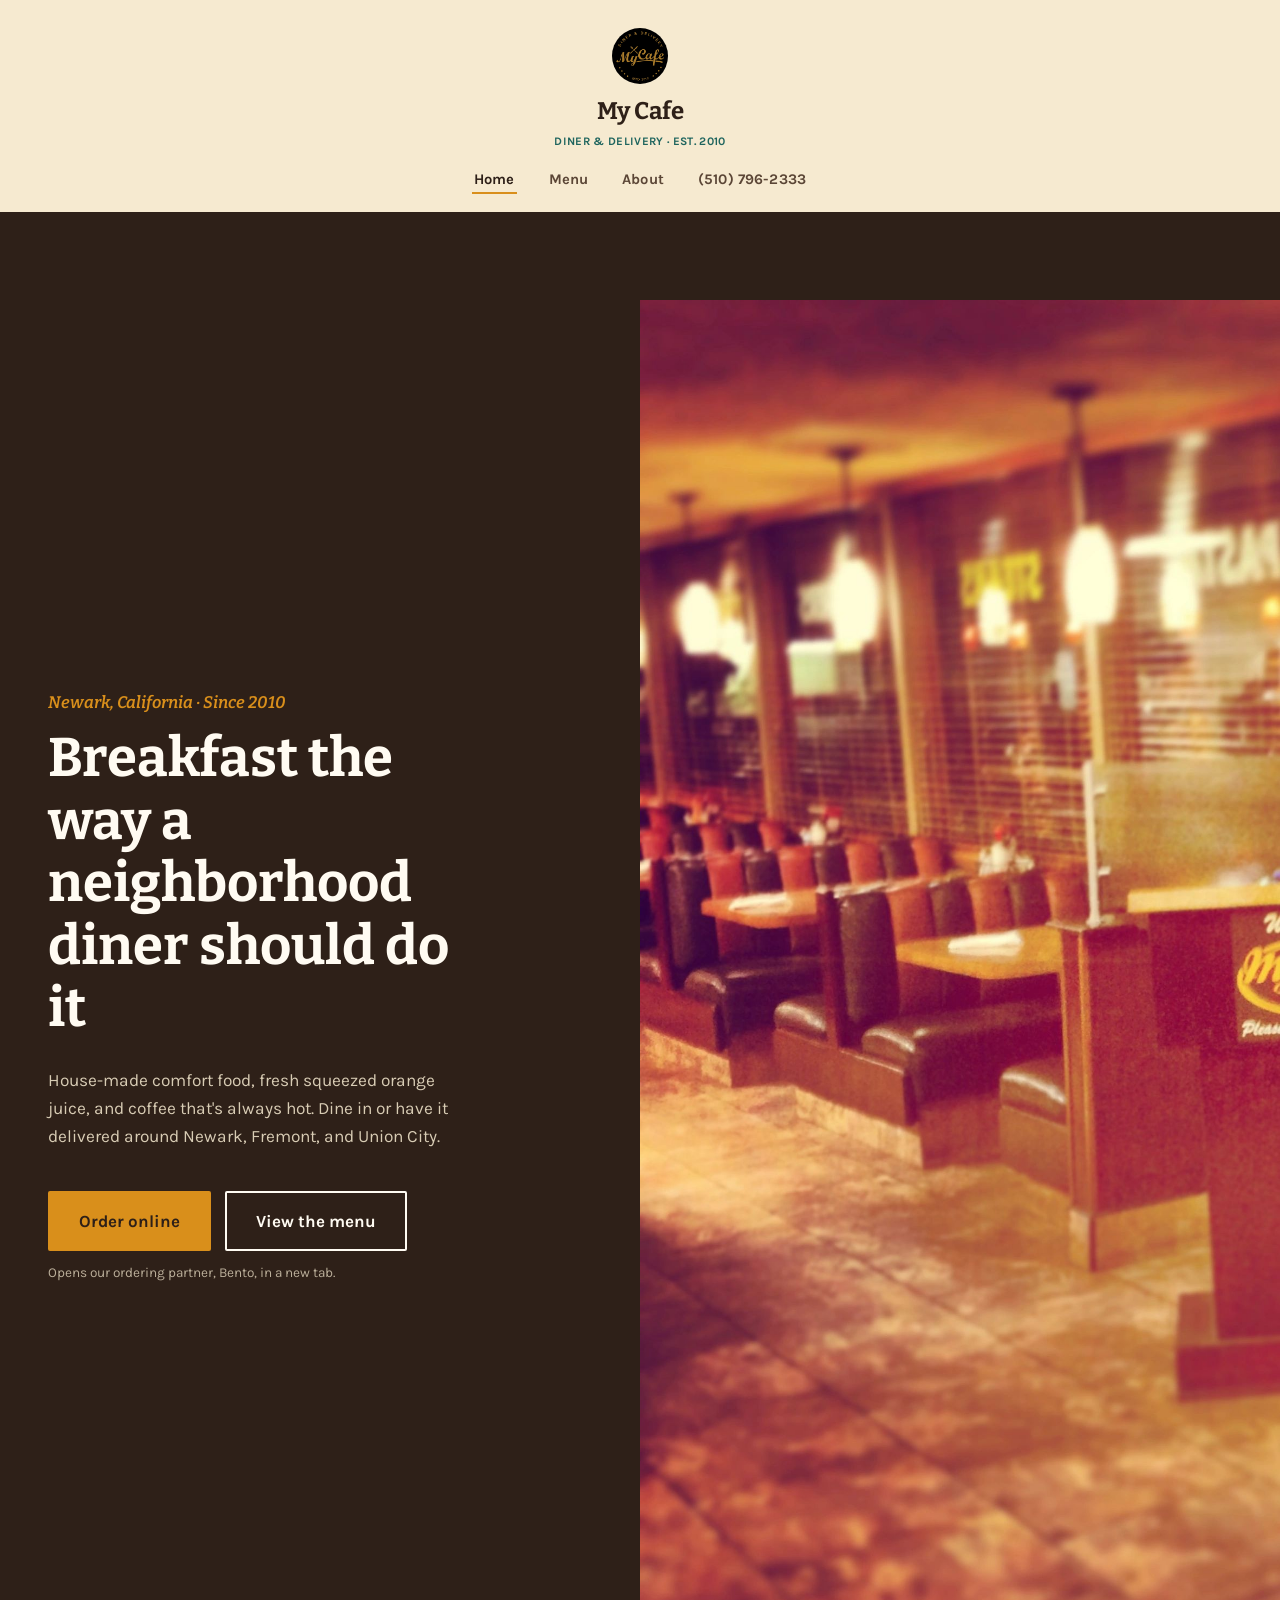
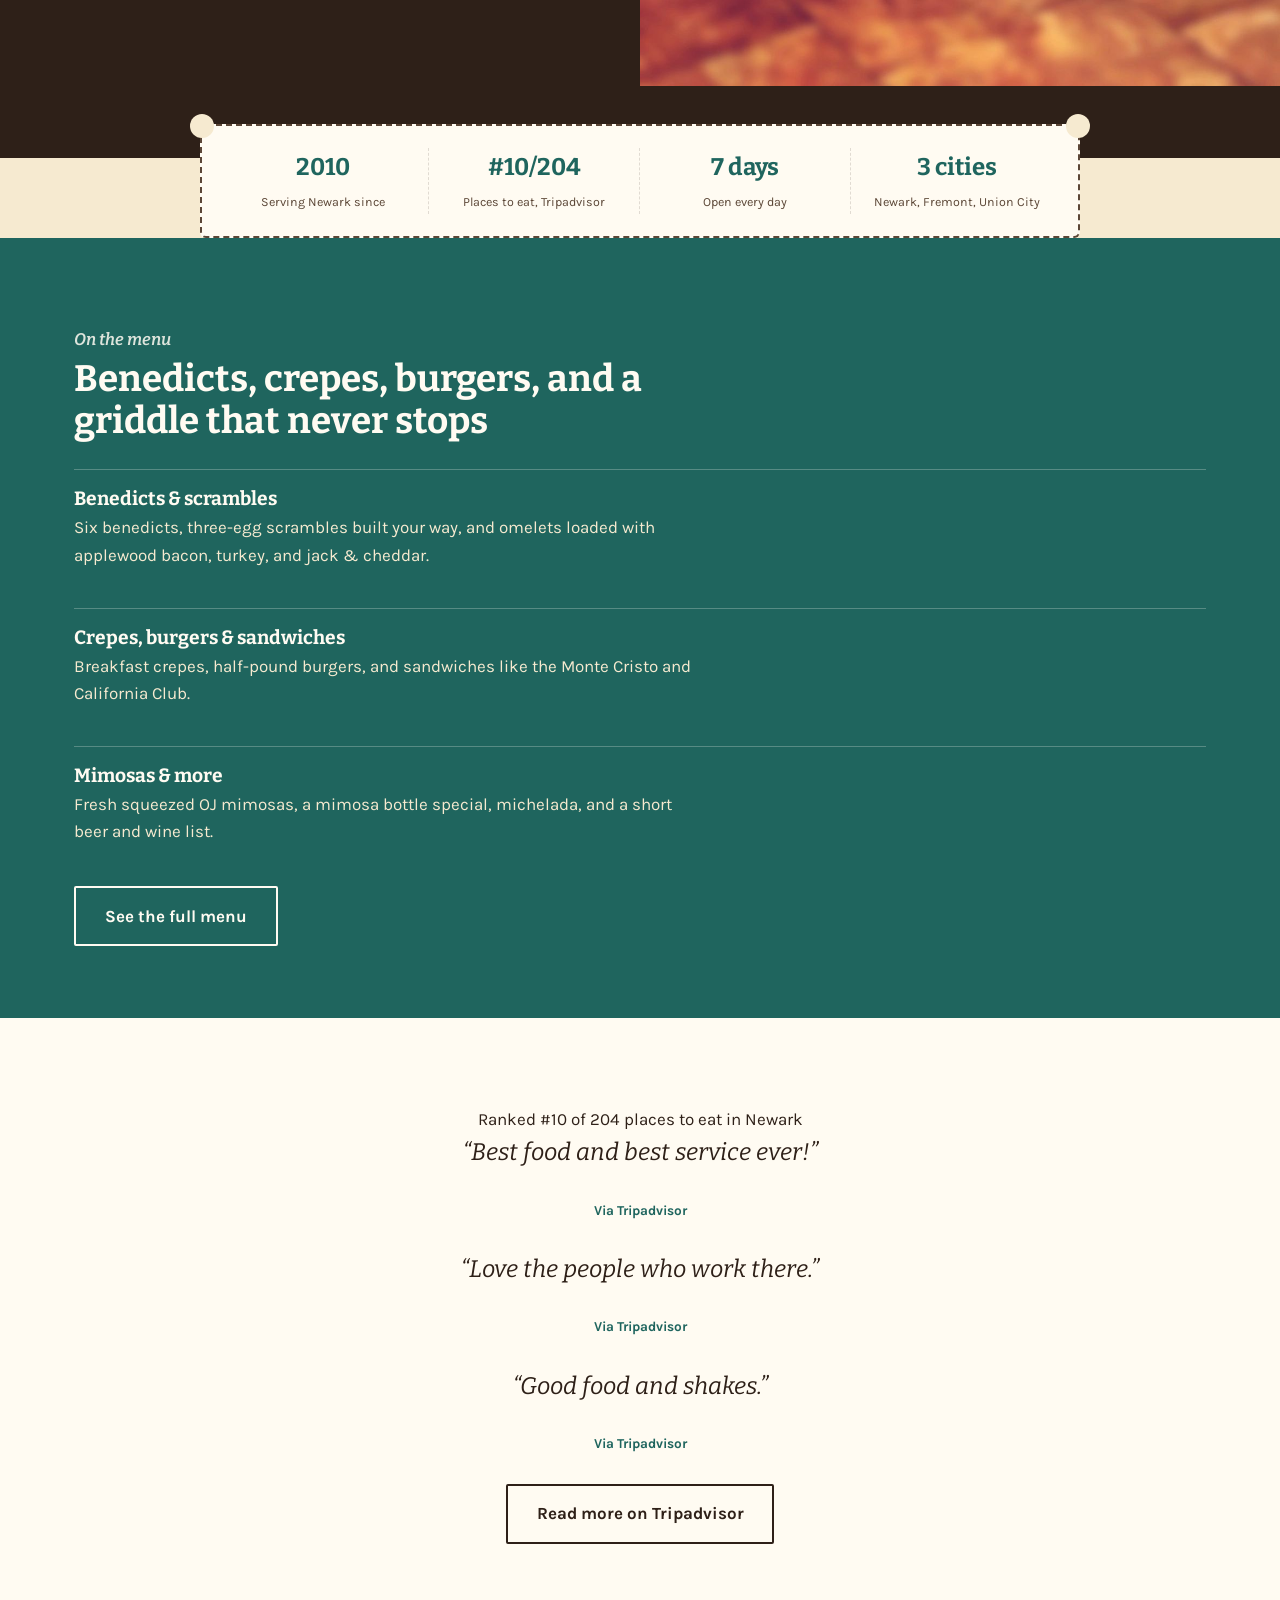
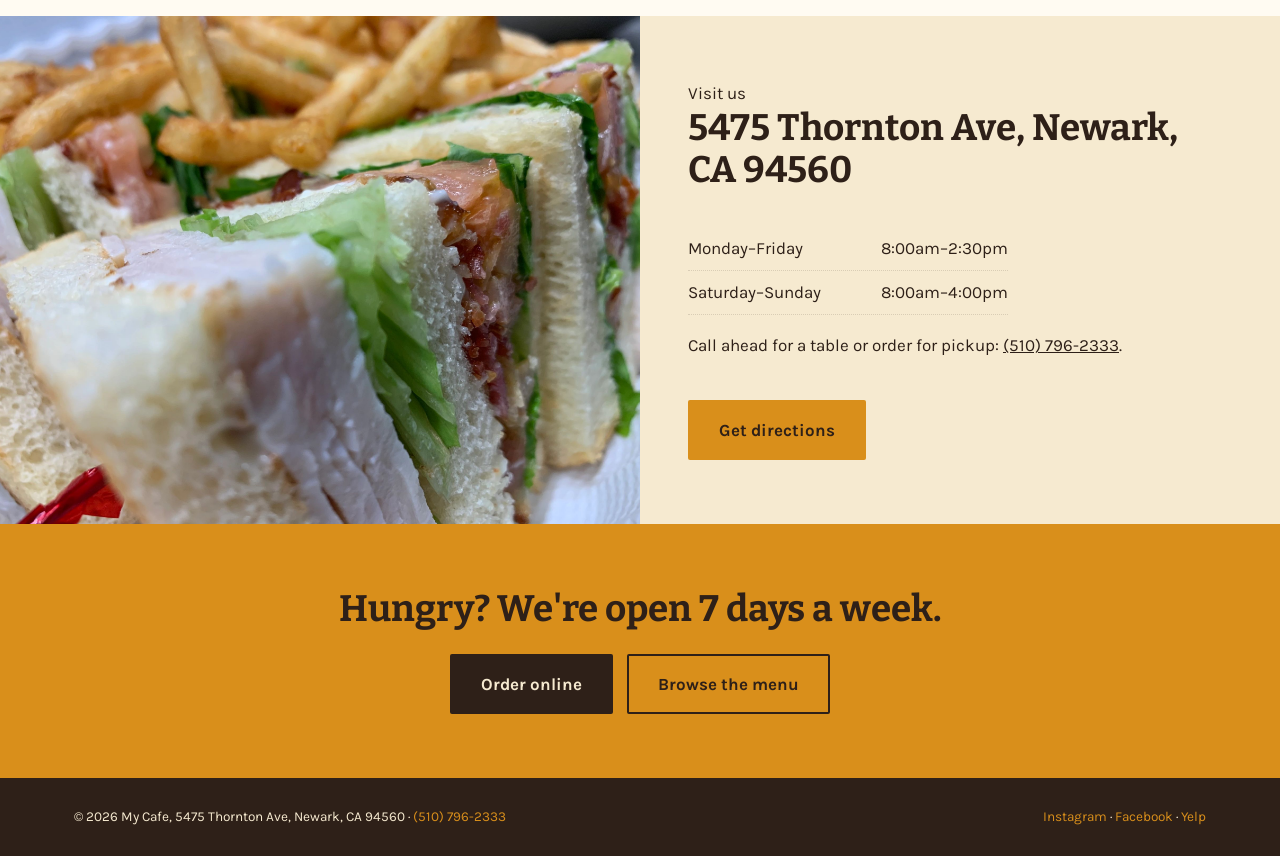
==== commit 1fd4383d: "Address impeccable critique: fix CTA overlap, menu heading structure and grouping, hours consistency" ====
--- a/index.html
+++ b/index.html
@@ -70,7 +70,8 @@
   <button class="nav-toggle" aria-label="Open menu" aria-expanded="false"><span></span></button>
 </header>
 
-<a class="order-fab" href="https://mycafego.getbento.com/online-ordering/">Order online</a>
+<a class="order-fab" href="https://mycafego.getbento.com/online-ordering/" target="_blank" rel="noopener">Order online</a>
+<noscript><style>.order-fab{opacity:1!important;transform:none!important;pointer-events:auto!important;}</style></noscript>
 
 <section class="hero">
   <div class="hero-copy">
@@ -78,9 +79,10 @@
     <h1>Breakfast the way a neighborhood diner should do it</h1>
     <p class="lede">House-made comfort food, fresh squeezed orange juice, and coffee that's always hot. Dine in or have it delivered around Newark, Fremont, and Union City.</p>
     <div class="hero-actions">
-      <a class="btn btn-primary" href="https://mycafego.getbento.com/online-ordering/">Order online</a>
+      <a class="btn btn-primary" href="https://mycafego.getbento.com/online-ordering/" target="_blank" rel="noopener">Order online</a>
       <a class="btn btn-outline" href="/menu.html">View the menu</a>
     </div>
+    <p style="font-size: 0.85rem; opacity: 0.7; margin-top: 0.8em;">Opens our ordering partner, Bento, in a new tab.</p>
   </div>
   <div class="hero-photo">
     <img src="/assets/images/interior-dining-room.png" alt="Dining room at My Cafe in Newark, California" width="600" height="800">
@@ -149,8 +151,8 @@
     <span class="kicker">Visit us</span>
     <h2>5475 Thornton Ave, Newark, CA 94560</h2>
     <ul class="hours-list">
-      <li><span>Monday &ndash; Friday</span><span>8:00am &ndash; 2:30pm</span></li>
-      <li><span>Saturday &ndash; Sunday</span><span>8:00am &ndash; 4:00pm</span></li>
+      <li><span>Monday&ndash;Friday</span><span>8:00am&ndash;2:30pm</span></li>
+      <li><span>Saturday&ndash;Sunday</span><span>8:00am&ndash;4:00pm</span></li>
     </ul>
     <p>Call ahead for a table or order for pickup: <a href="tel:5107962333">(510) 796-2333</a>.</p>
     <div class="hero-actions">
@@ -163,7 +165,7 @@
   <div class="wrap">
     <h2>Hungry? We're open 7 days a week.</h2>
     <div class="hero-actions" style="justify-content:center;">
-      <a class="btn" style="background: var(--coffee); color: var(--cream);" href="https://mycafego.getbento.com/online-ordering/">Order online</a>
+      <a class="btn" style="background: var(--coffee); color: var(--cream);" href="https://mycafego.getbento.com/online-ordering/" target="_blank" rel="noopener">Order online</a>
       <a class="btn btn-outline" href="/menu.html">Browse the menu</a>
     </div>
   </div>
--- a/css/style.css
+++ b/css/style.css
@@ -143,8 +143,8 @@
 .brand-text span {
   display: block;
   font-family: var(--font-body);
-  font-size: 0.6rem;
-  letter-spacing: 0.08em;
+  font-size: 0.72rem;
+  letter-spacing: 0.03em;
   font-weight: 700;
   color: var(--turquoise-dark);
   margin-top: 2px;
@@ -185,10 +185,11 @@
   top: 20px;
   right: 20px;
   z-index: 60;
+  width: 42px;
+  height: 42px;
   background: var(--paper);
   border: 2px solid var(--coffee);
   border-radius: 2px;
-  padding: 9px 11px;
   cursor: pointer;
 }
 
@@ -196,11 +197,39 @@
 .nav-toggle::before,
 .nav-toggle::after {
   content: "";
-  display: block;
+  position: absolute;
+  left: 50%;
   width: 20px;
   height: 2px;
   background: var(--coffee);
-  margin: 4px 0;
+  transform: translateX(-50%);
+  transition: transform 0.2s ease, opacity 0.2s ease, top 0.2s ease;
+}
+
+.nav-toggle::before {
+  top: 14px;
+}
+
+.nav-toggle span {
+  top: 20px;
+}
+
+.nav-toggle::after {
+  top: 26px;
+}
+
+.nav-toggle[aria-expanded="true"] span {
+  opacity: 0;
+}
+
+.nav-toggle[aria-expanded="true"]::before {
+  top: 20px;
+  transform: translateX(-50%) rotate(45deg);
+}
+
+.nav-toggle[aria-expanded="true"]::after {
+  top: 20px;
+  transform: translateX(-50%) rotate(-45deg);
 }
 
 .order-fab {
@@ -217,6 +246,16 @@
   padding: 14px 20px;
   border-radius: 999px;
   box-shadow: 0 8px 20px rgba(46, 32, 24, 0.25);
+  opacity: 0;
+  transform: translateY(12px);
+  pointer-events: none;
+  transition: opacity 0.2s ease, transform 0.2s ease;
+}
+
+.order-fab.is-visible {
+  opacity: 1;
+  transform: translateY(0);
+  pointer-events: auto;
 }
 
 .order-fab:hover {
@@ -243,12 +282,12 @@
 }
 
 .hero .eyebrow {
-  font-weight: 700;
-  letter-spacing: 0.04em;
+  font-family: var(--font-display);
+  font-weight: 600;
+  font-style: italic;
   color: var(--mustard);
-  text-transform: uppercase;
-  font-size: 0.8rem;
-  margin-bottom: 0.9em;
+  font-size: 1.05rem;
+  margin-bottom: 0.7em;
 }
 
 .hero h1 {
@@ -376,11 +415,11 @@
 
 .section-head .kicker {
   display: block;
-  font-weight: 700;
-  letter-spacing: 0.03em;
-  text-transform: uppercase;
-  font-size: 0.8rem;
-  margin-bottom: 0.6em;
+  font-family: var(--font-display);
+  font-weight: 600;
+  font-style: italic;
+  font-size: 1.05rem;
+  margin-bottom: 0.3em;
   opacity: 0.85;
 }
 
@@ -488,15 +527,31 @@
 }
 
 .menu-intro .eyebrow {
+  font-family: var(--font-display);
   color: var(--mustard);
-  text-transform: uppercase;
-  font-size: 0.8rem;
-  font-weight: 700;
-  letter-spacing: 0.04em;
+  font-size: 1.05rem;
+  font-weight: 600;
+  font-style: italic;
 }
 
 .menu-intro h1 {
   color: var(--paper);
+}
+
+.menu-course {
+  margin-top: 2.4em;
+}
+
+.menu-course:first-child {
+  margin-top: 0;
+}
+
+.menu-course h2 {
+  font-size: 1.1rem;
+  letter-spacing: 0.02em;
+  color: var(--turquoise-dark);
+  border-bottom: 1px solid var(--line);
+  padding-bottom: 0.4em;
 }
 
 .accordion {
@@ -514,9 +569,14 @@
   display: flex;
   justify-content: space-between;
   align-items: center;
+}
+
+.accordion summary h3 {
+  margin: 0;
   font-family: var(--font-display);
   font-size: 1.25rem;
   font-weight: 700;
+  color: inherit;
 }
 
 .accordion summary::-webkit-details-marker {
@@ -534,10 +594,19 @@
   transform: rotate(45deg);
 }
 
+.accordion details > *:not(summary) {
+  padding-left: 4px;
+  padding-right: 4px;
+}
+
+.accordion details > *:last-child {
+  padding-bottom: 20px;
+}
+
 .accordion .note {
   font-size: 0.9rem;
   opacity: 0.75;
-  margin-top: -0.6em;
+  margin-top: 0;
 }
 
 .menu-items {
@@ -698,7 +767,11 @@
     scroll-behavior: auto;
   }
 
-  nav.main-nav {
+  nav.main-nav,
+  .order-fab,
+  .nav-toggle span,
+  .nav-toggle::before,
+  .nav-toggle::after {
     transition: none;
   }
 }
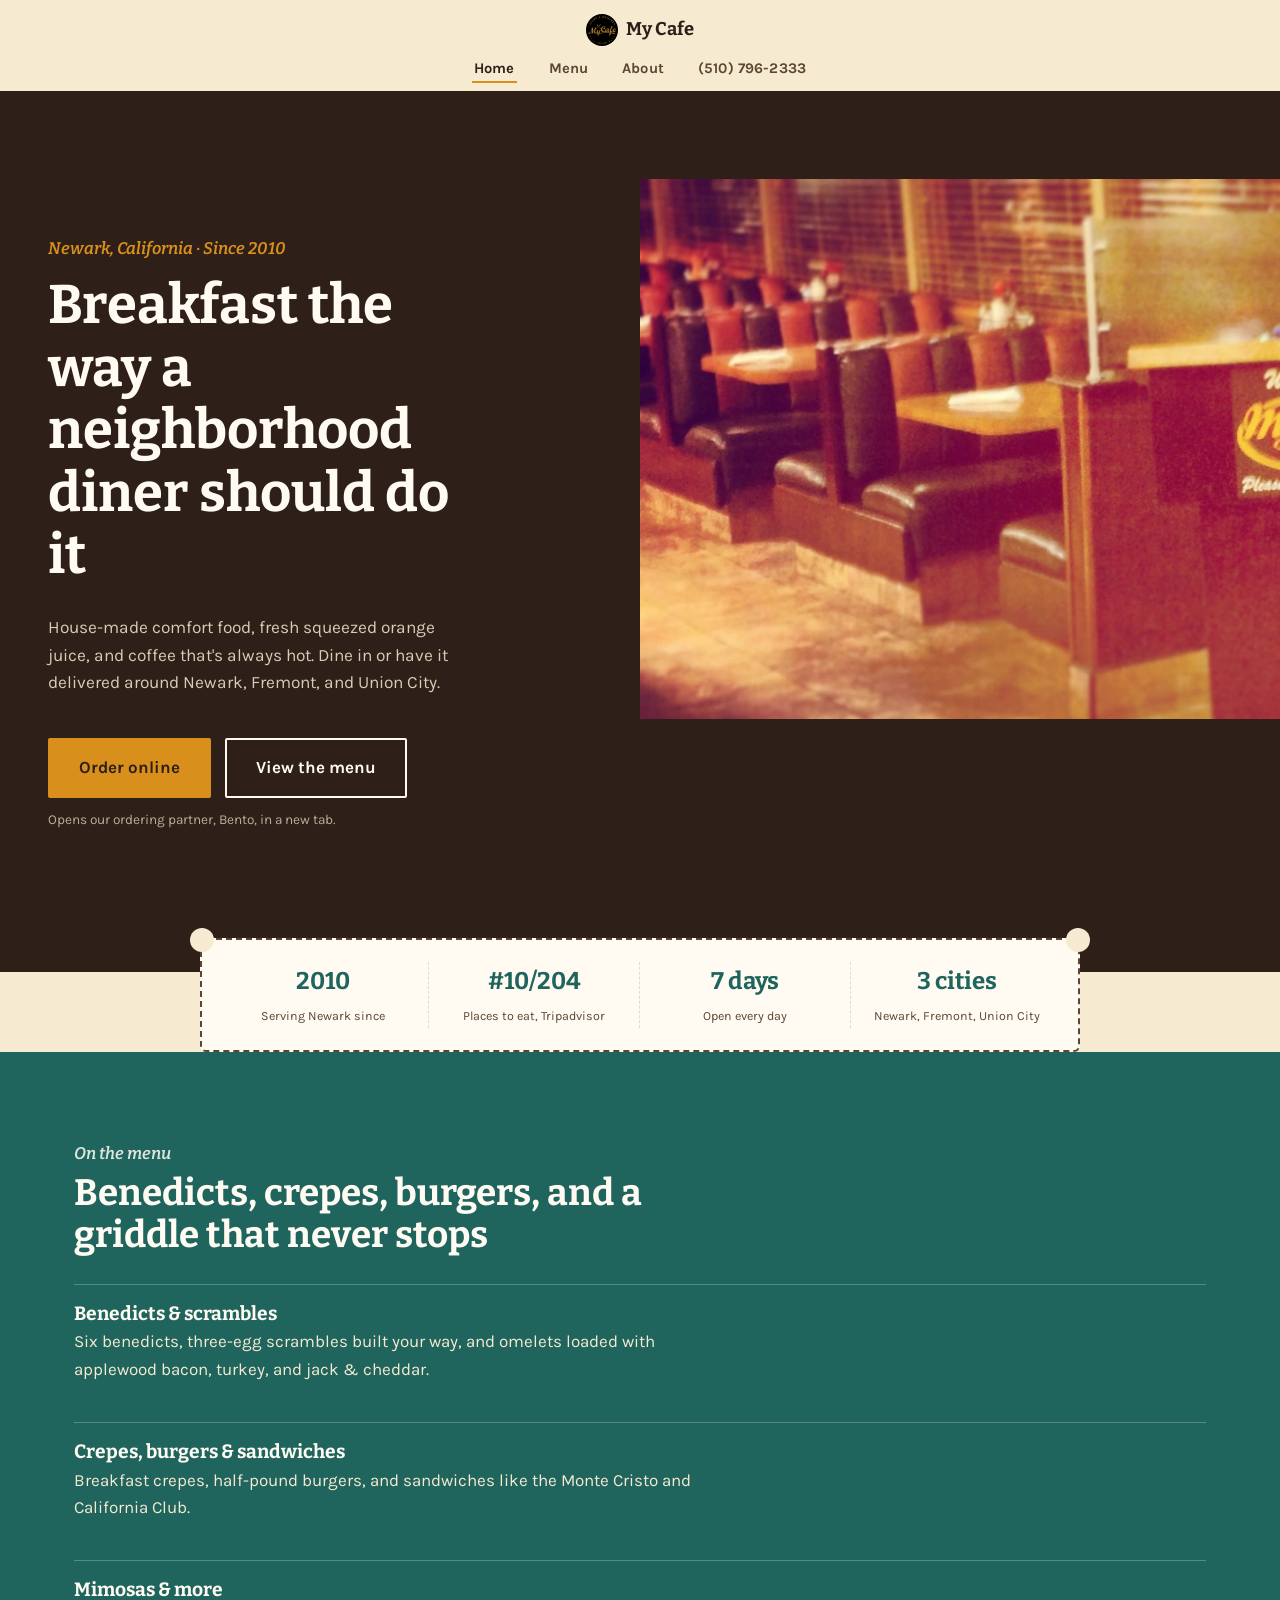
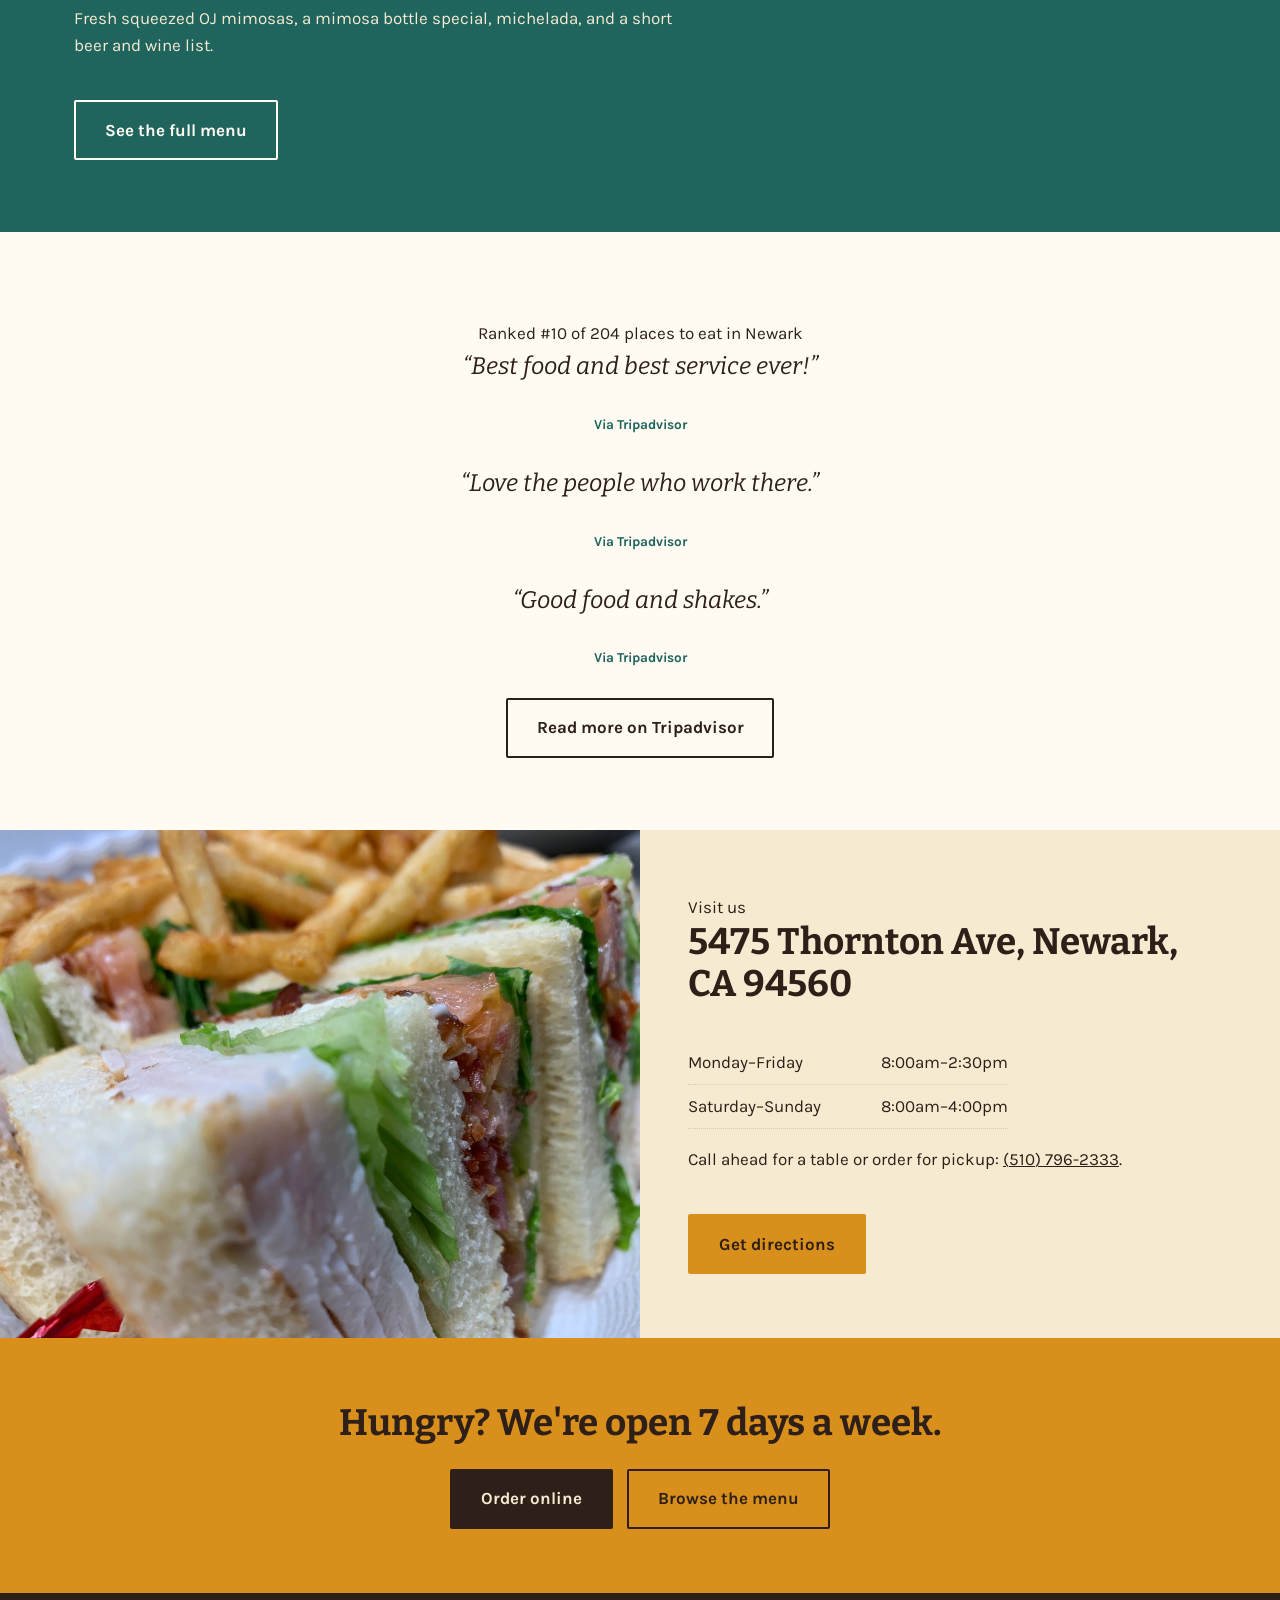
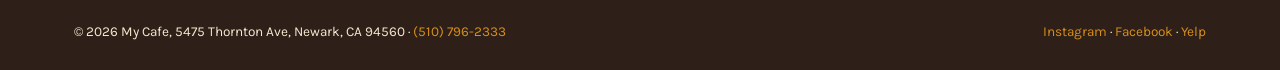
==== commit 42e3ffaf: "Slim header: inline logo+wordmark, drop redundant tagline line; note burger photo asset opportunity " ====
--- a/index.html
+++ b/index.html
@@ -56,8 +56,8 @@
 
 <header class="site-header">
   <a class="brand" href="/">
-    <img src="/assets/images/logo.jpg" alt="My Cafe logo" width="56" height="56">
-    <span class="brand-text">My Cafe<span>DINER &amp; DELIVERY · EST. 2010</span></span>
+    <img src="/assets/images/logo.jpg" alt="My Cafe logo" width="32" height="32">
+    <span class="brand-text">My Cafe</span>
   </a>
   <nav class="main-nav" data-open="false">
     <ul>
--- a/css/style.css
+++ b/css/style.css
@@ -115,39 +115,28 @@
    reachable (ordering), instead of pinning the whole header. ---------- */
 
 .site-header {
-  padding: 28px 0 20px;
+  padding: 14px 0 10px;
   text-align: center;
 }
 
 .site-header .brand {
   display: inline-flex;
-  flex-direction: column;
   align-items: center;
   gap: 8px;
   text-decoration: none;
-  margin-bottom: 14px;
+  margin-bottom: 8px;
 }
 
 .site-header .brand img {
-  height: 56px;
-  width: 56px;
+  height: 32px;
+  width: 32px;
   border-radius: 50%;
 }
 
 .brand-text {
   font-family: var(--font-display);
-  font-size: 1.5rem;
-  font-weight: 700;
-}
-
-.brand-text span {
-  display: block;
-  font-family: var(--font-body);
-  font-size: 0.72rem;
-  letter-spacing: 0.03em;
-  font-weight: 700;
-  color: var(--turquoise-dark);
-  margin-top: 2px;
+  font-size: 1.15rem;
+  font-weight: 700;
 }
 
 nav.main-nav {
@@ -320,12 +309,15 @@
 
 .hero-photo {
   position: relative;
+  height: clamp(320px, 60vh, 640px);
+  overflow: hidden;
 }
 
 .hero-photo img {
   width: 100%;
   height: 100%;
   object-fit: cover;
+  display: block;
 }
 
 /* ---------- Ticket strip: a receipt-styled stat row, not a plain 4-col grid ---------- */
@@ -547,15 +539,15 @@
 }
 
 .menu-course h2 {
-  font-size: 1.1rem;
-  letter-spacing: 0.02em;
+  font-size: 1.9rem;
   color: var(--turquoise-dark);
   border-bottom: 1px solid var(--line);
-  padding-bottom: 0.4em;
+  padding-bottom: 0.3em;
 }
 
 .accordion {
   border-top: 2px solid var(--coffee);
+  padding-top: 12px;
 }
 
 .accordion details {
@@ -565,7 +557,7 @@
 .accordion summary {
   list-style: none;
   cursor: pointer;
-  padding: 22px 4px;
+  padding: 22px 16px;
   display: flex;
   justify-content: space-between;
   align-items: center;
@@ -574,7 +566,7 @@
 .accordion summary h3 {
   margin: 0;
   font-family: var(--font-display);
-  font-size: 1.25rem;
+  font-size: 1.3rem;
   font-weight: 700;
   color: inherit;
 }
@@ -595,12 +587,16 @@
 }
 
 .accordion details > *:not(summary) {
-  padding-left: 4px;
-  padding-right: 4px;
+  padding-left: 16px;
+  padding-right: 16px;
+}
+
+.accordion details > *:first-of-type {
+  padding-top: 4px;
 }
 
 .accordion details > *:last-child {
-  padding-bottom: 20px;
+  padding-bottom: 22px;
 }
 
 .accordion .note {
@@ -624,10 +620,10 @@
 }
 
 .menu-item .item-body h4 {
-  margin: 0 0 0.2em;
-  font-family: var(--font-body);
-  font-weight: 700;
-  font-size: 1rem;
+  margin: 0 0 0.25em;
+  font-family: var(--font-display);
+  font-weight: 700;
+  font-size: 1.15rem;
   color: var(--coffee);
 }
 
@@ -640,13 +636,14 @@
 .menu-item .price {
   font-family: var(--font-display);
   font-weight: 700;
+  font-size: 1.15rem;
   color: var(--turquoise-dark);
   white-space: nowrap;
 }
 
 .grid-3 {
   display: grid;
-  grid-template-columns: repeat(3, 1fr);
+  grid-template-columns: repeat(auto-fit, minmax(200px, 1fr));
   gap: 24px;
 }
 
@@ -686,7 +683,7 @@
   }
 
   .hero-photo {
-    min-height: 280px;
+    height: 280px;
     order: -1;
   }
 
@@ -705,10 +702,6 @@
 
   .split-photo {
     min-height: 260px;
-  }
-
-  .grid-3 {
-    grid-template-columns: 1fr;
   }
 }
 
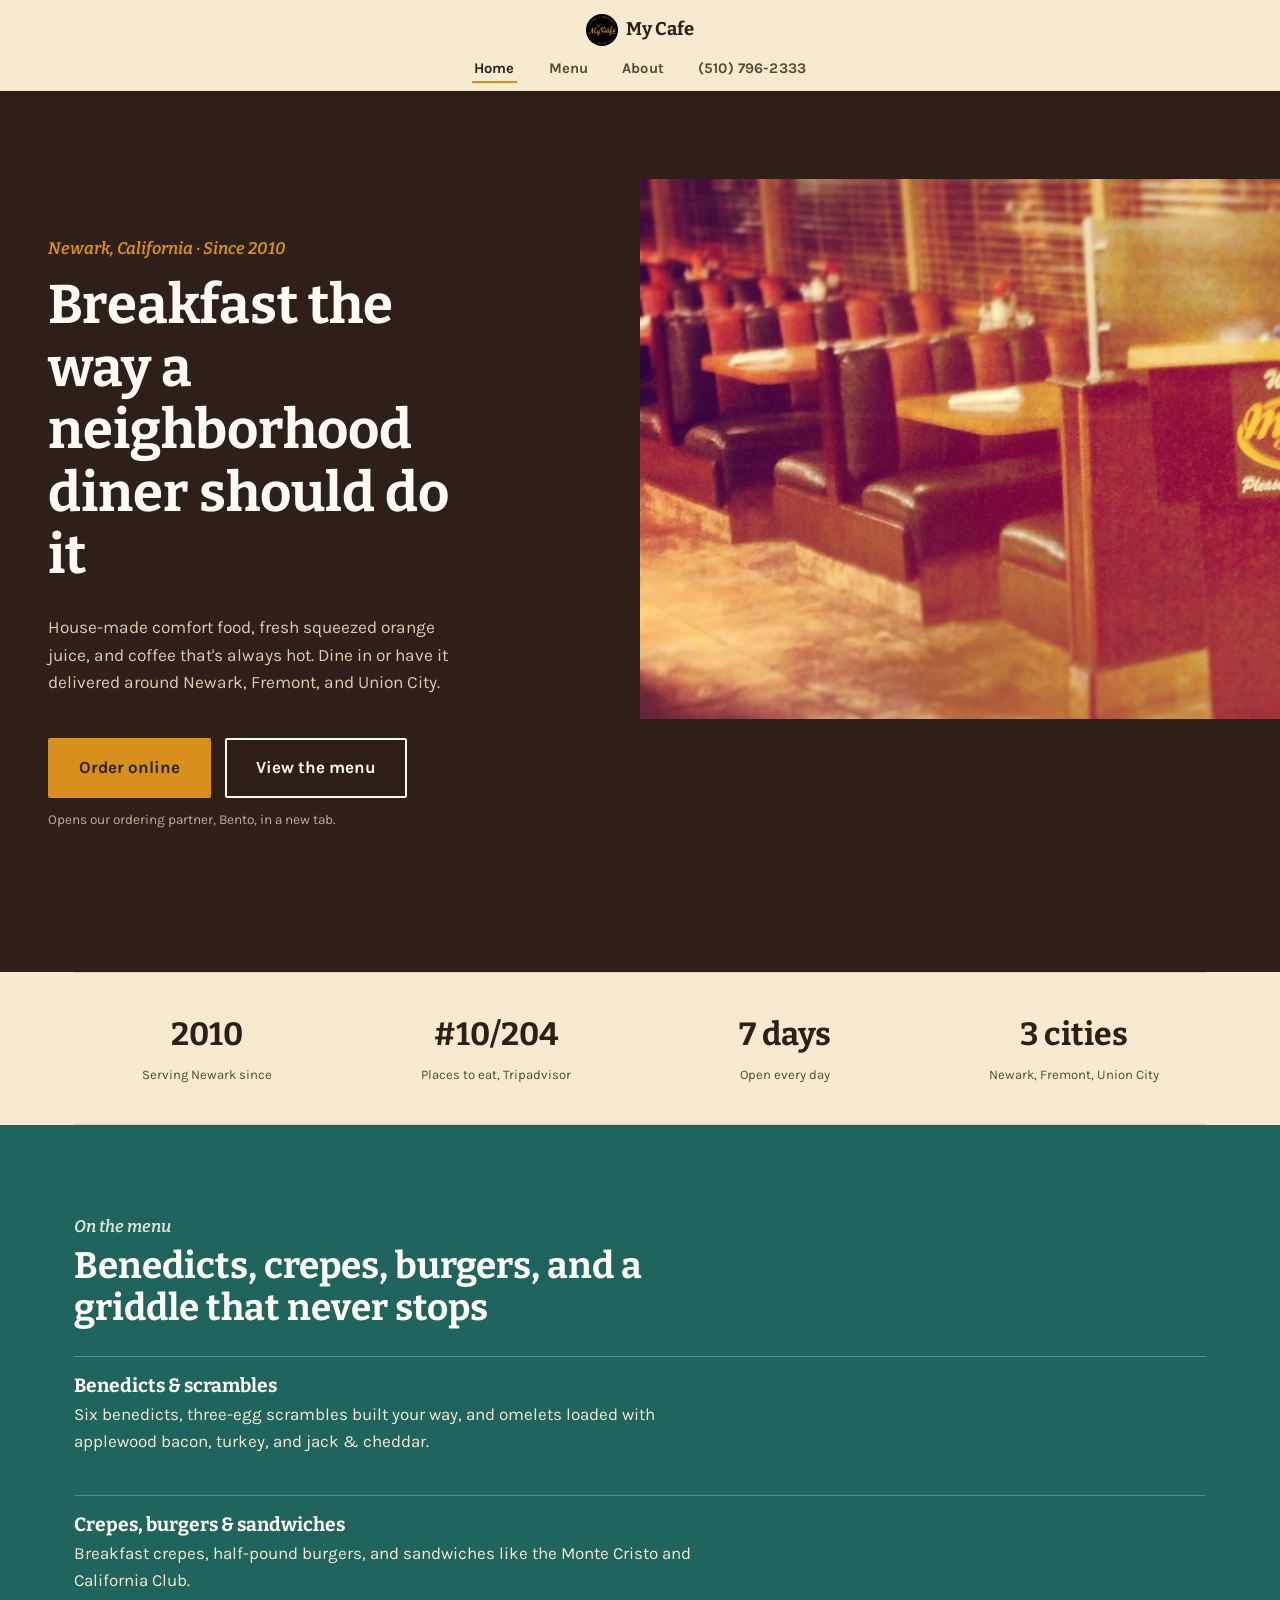
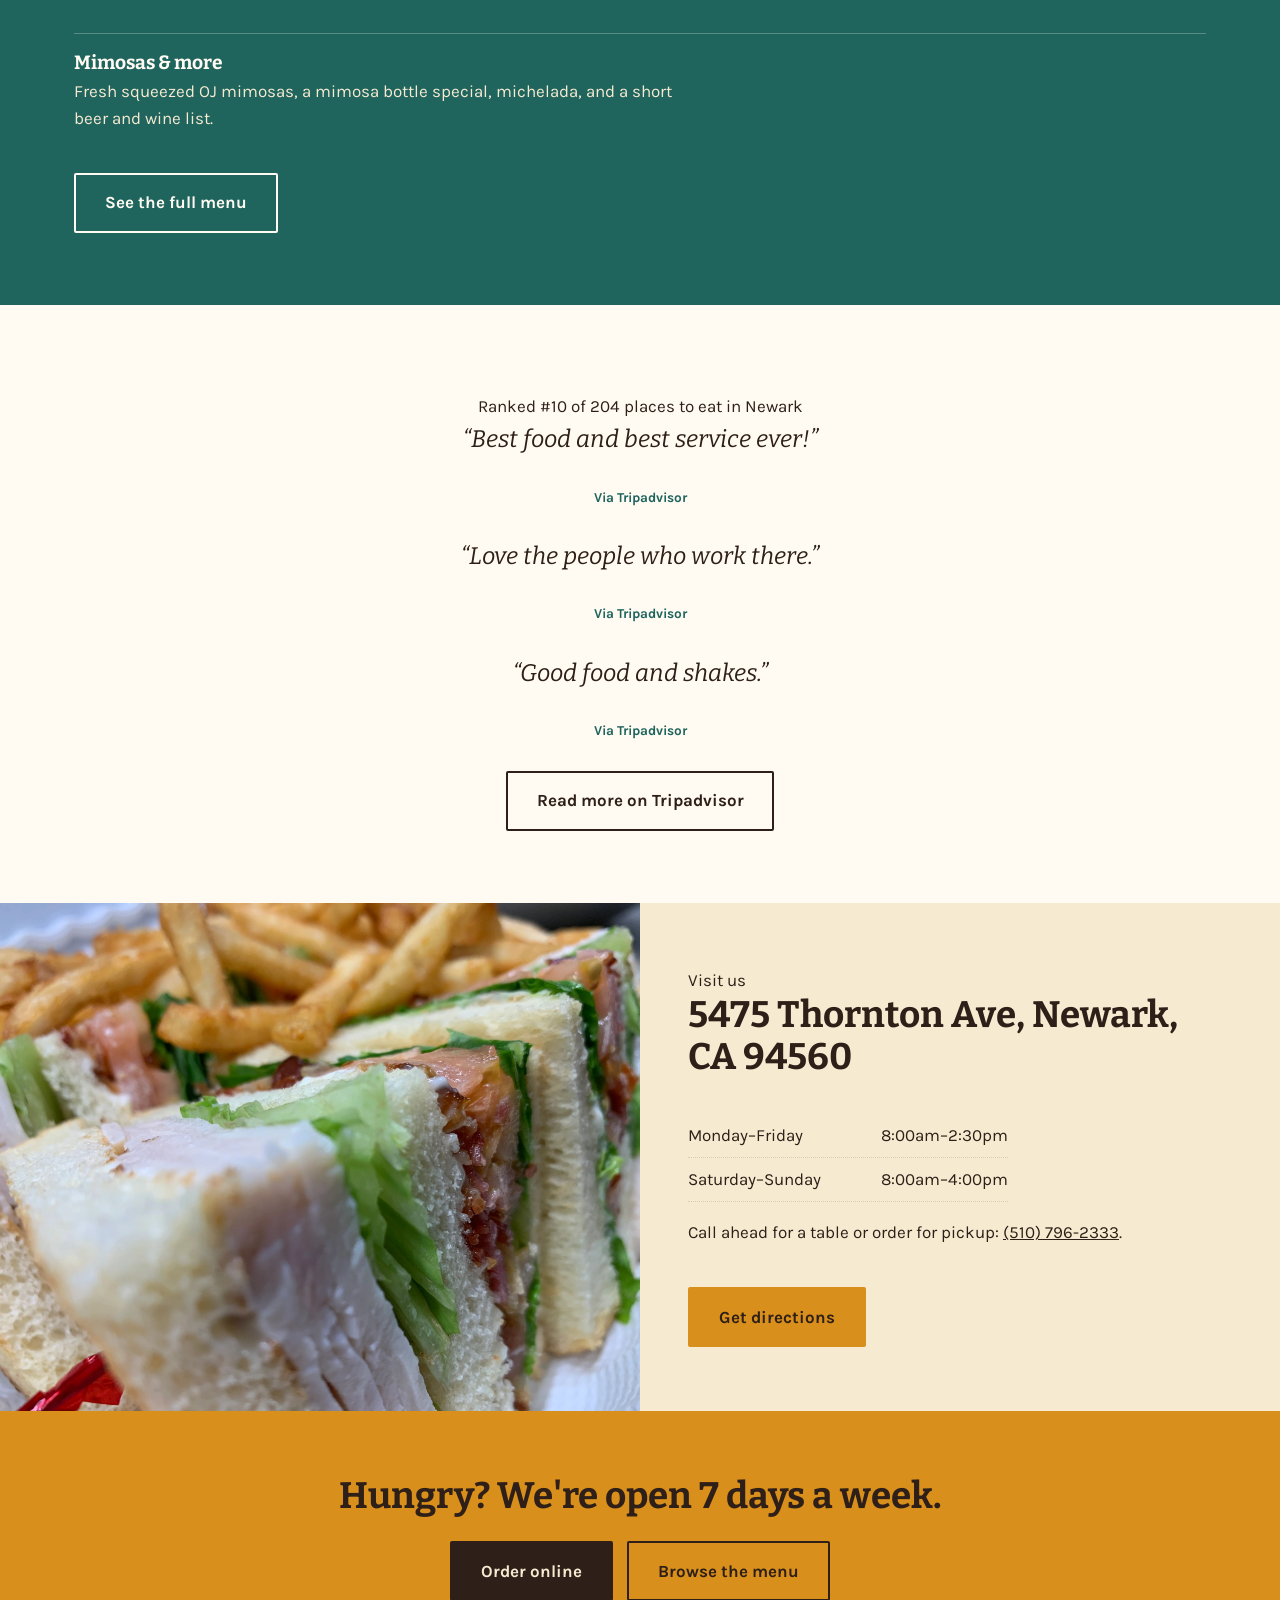
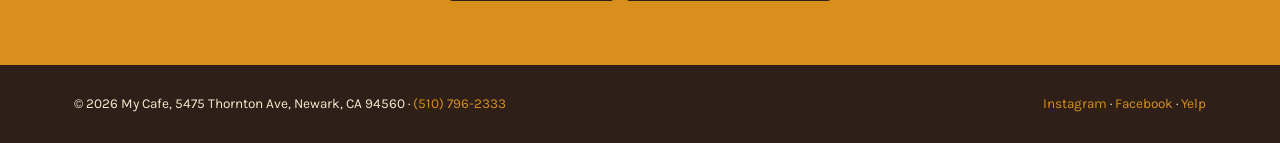
==== commit d939607e: "Replace dashed-border ticket-strip stat row with plain typography-led stat band" ====
--- a/index.html
+++ b/index.html
@@ -90,7 +90,7 @@
 </section>
 
 <div class="wrap">
-  <div class="ticket">
+  <div class="stats">
     <div><strong>2010</strong><span>Serving Newark since</span></div>
     <div><strong>#10/204</strong><span>Places to eat, Tripadvisor</span></div>
     <div><strong>7 days</strong><span>Open every day</span></div>
--- a/css/style.css
+++ b/css/style.css
@@ -320,54 +320,32 @@
   display: block;
 }
 
-/* ---------- Ticket strip: a receipt-styled stat row, not a plain 4-col grid ---------- */
-
-.ticket {
-  background: var(--paper);
-  border: 2px dashed var(--coffee-soft);
-  border-radius: 6px;
-  margin: -34px auto 0;
-  max-width: 880px;
-  position: relative;
-  z-index: 5;
-  padding: 22px 16px;
+/* ---------- Stat row: plain numbers doing the work, no card, no dashed
+   coupon-edge decoration. ---------- */
+
+.stats {
+  border-top: 1px solid var(--line);
+  border-bottom: 1px solid var(--line);
+  padding: 36px 0;
   display: grid;
   grid-template-columns: repeat(4, 1fr);
-}
-
-.ticket::before,
-.ticket::after {
-  content: "";
-  position: absolute;
-  top: -12px;
-  width: 24px;
-  height: 24px;
-  background: var(--cream);
-  border-radius: 50%;
-}
-
-.ticket::before { left: -12px; }
-.ticket::after { right: -12px; }
-
-.ticket div {
+  gap: 24px;
+}
+
+.stats div {
   text-align: center;
-  border-right: 1px dashed var(--line);
-  padding: 0 8px;
-}
-
-.ticket div:last-child {
-  border-right: none;
-}
-
-.ticket strong {
+}
+
+.stats strong {
   display: block;
   font-family: var(--font-display);
-  font-size: 1.5rem;
-  color: var(--turquoise-dark);
-}
-
-.ticket span {
-  font-size: 0.78rem;
+  font-size: 2rem;
+  font-weight: 700;
+  color: var(--coffee);
+}
+
+.stats span {
+  font-size: 0.82rem;
   color: var(--coffee-soft);
 }
 
@@ -687,13 +665,9 @@
     order: -1;
   }
 
-  .ticket {
+  .stats {
     grid-template-columns: repeat(2, 1fr);
-    row-gap: 16px;
-  }
-
-  .ticket div:nth-child(2) {
-    border-right: none;
+    row-gap: 24px;
   }
 
   .split {
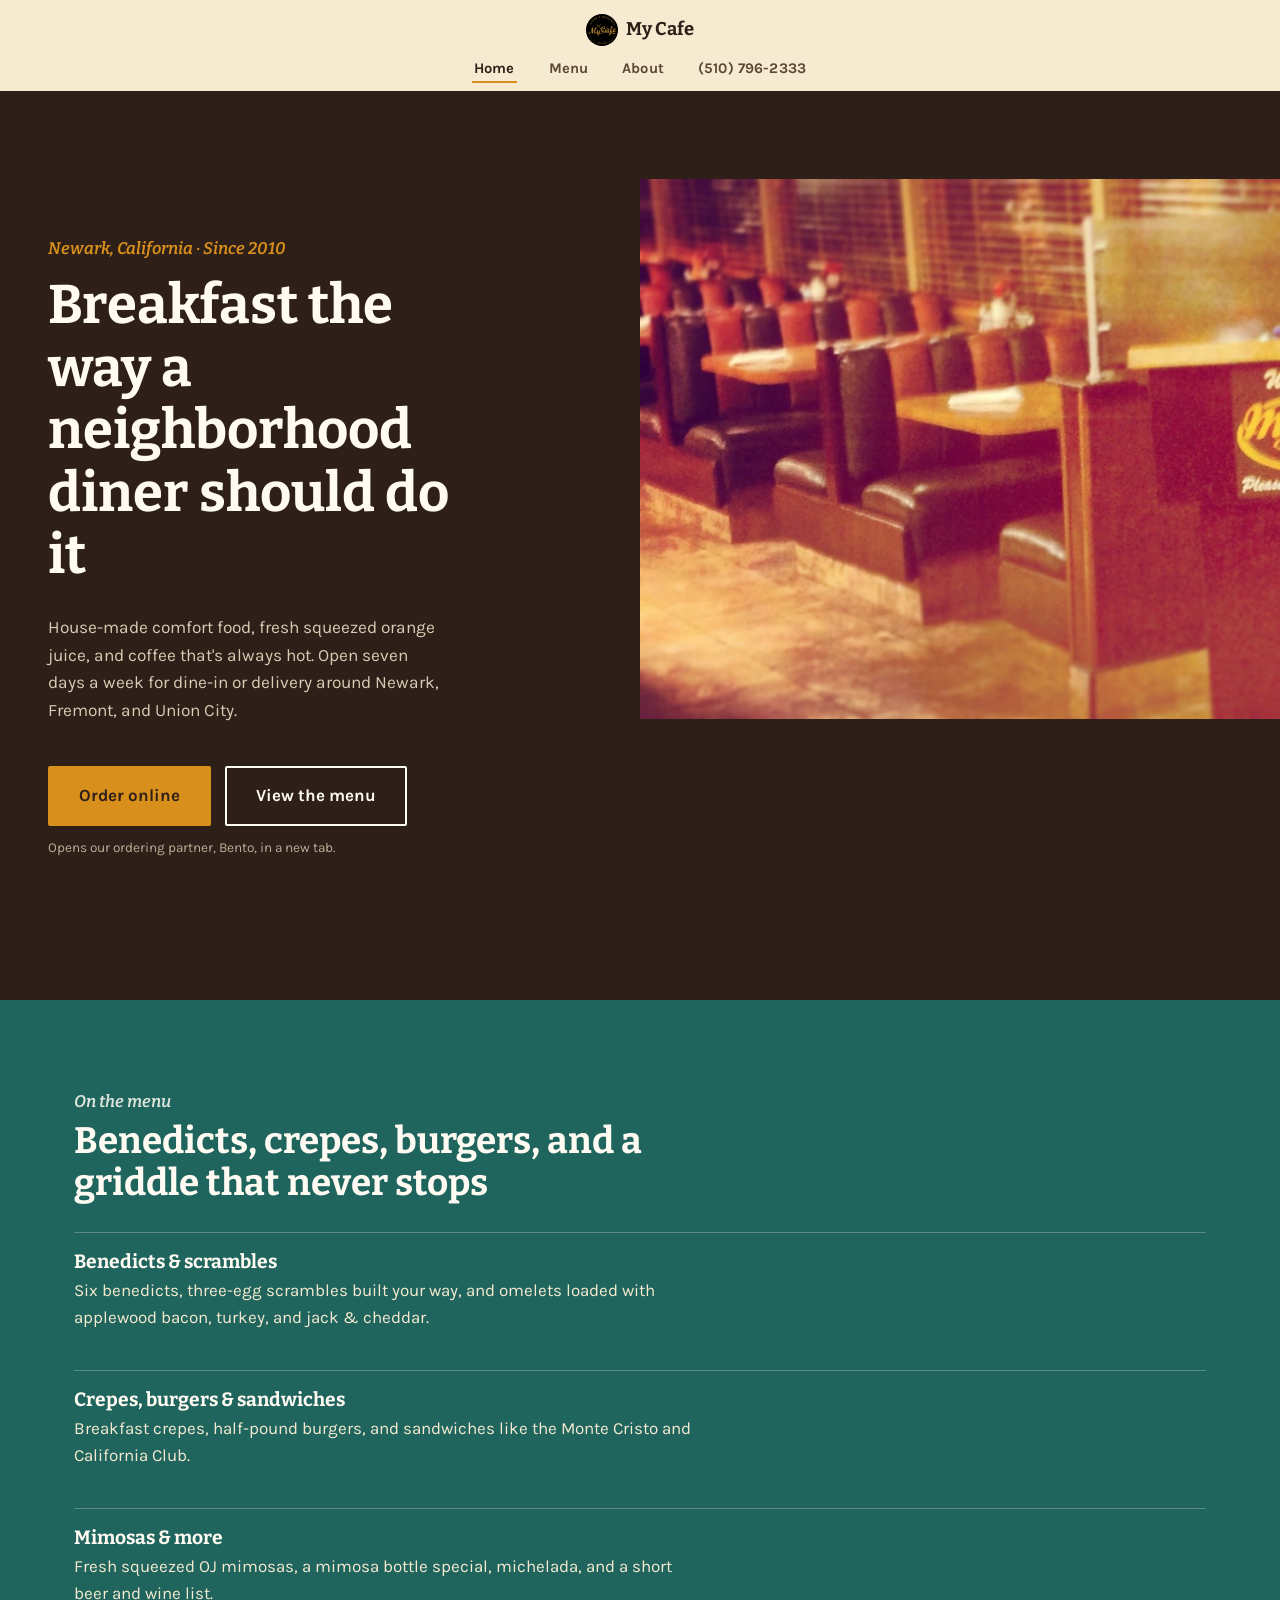
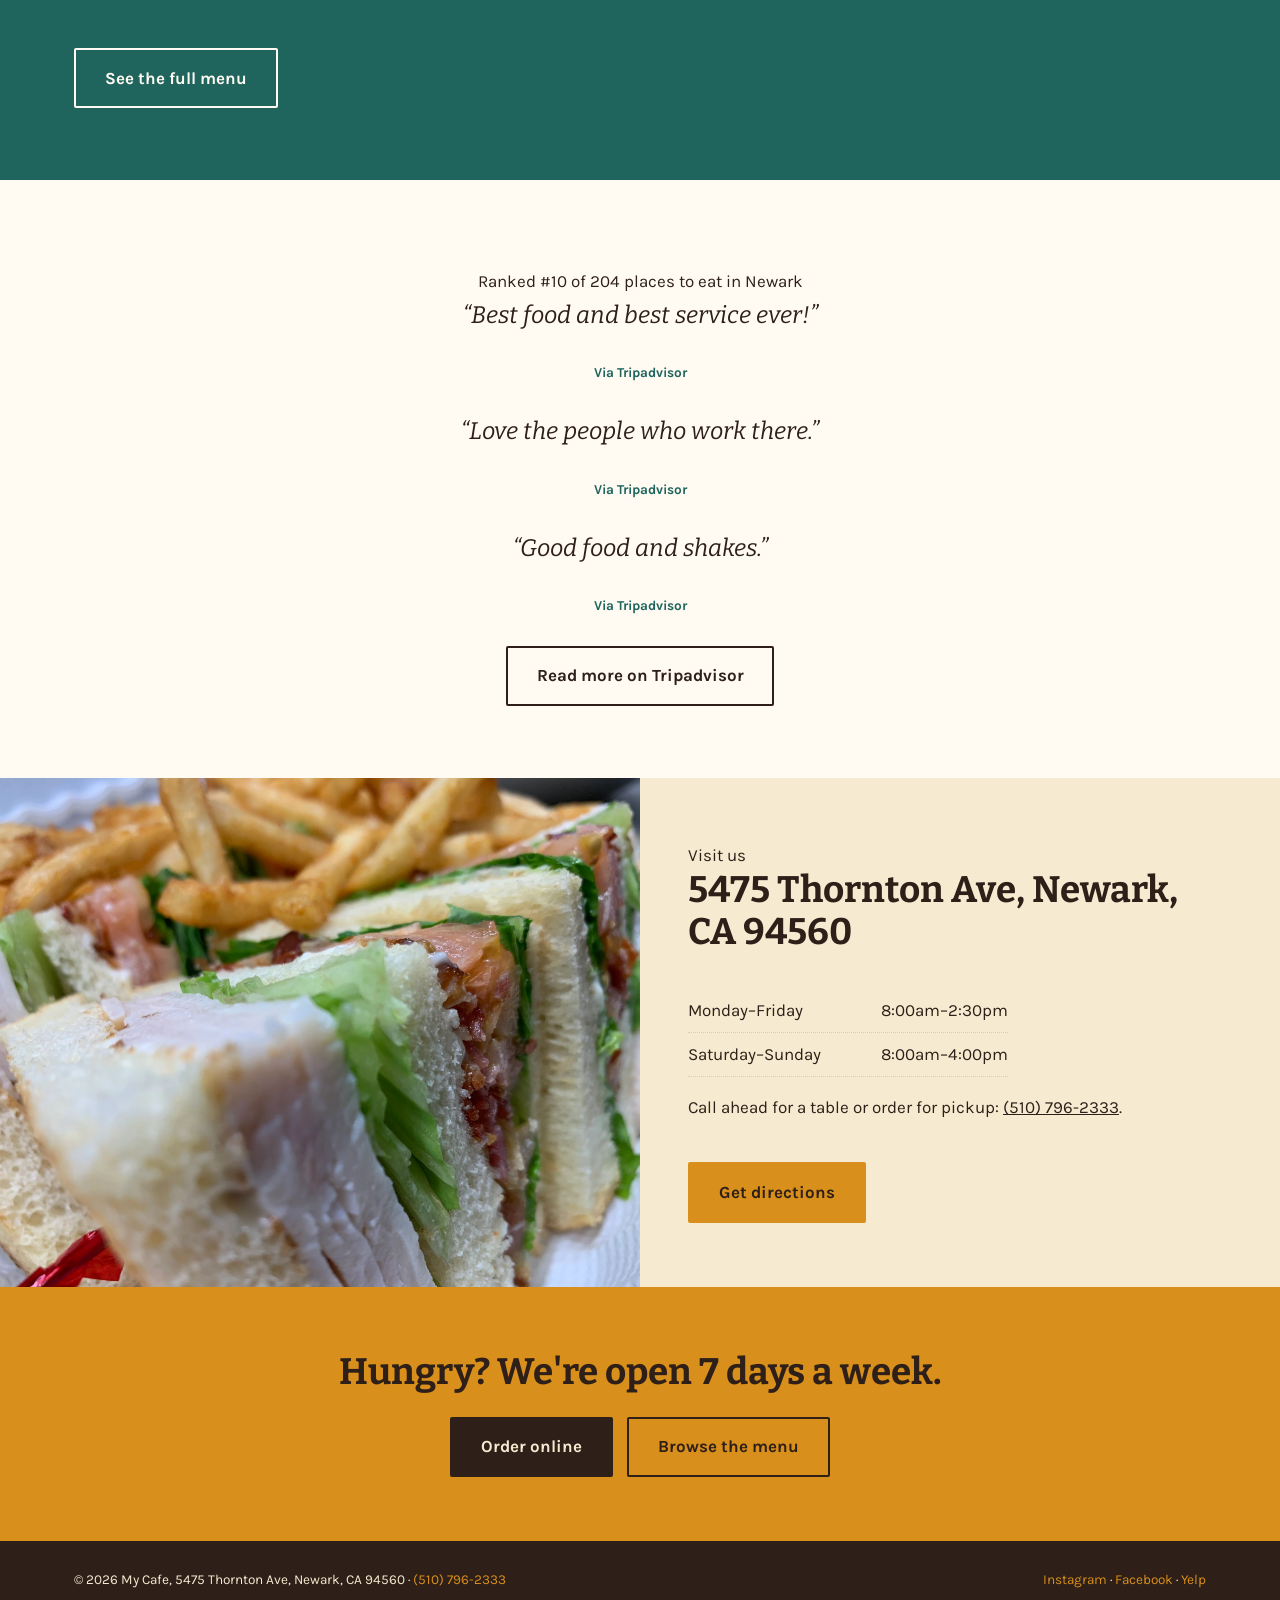
==== commit 4a8ee9b6: "Remove redundant stat strip entirely; fold hours/days into existing copy" ====
--- a/index.html
+++ b/index.html
@@ -77,7 +77,7 @@
   <div class="hero-copy">
     <p class="eyebrow">Newark, California &middot; Since 2010</p>
     <h1>Breakfast the way a neighborhood diner should do it</h1>
-    <p class="lede">House-made comfort food, fresh squeezed orange juice, and coffee that's always hot. Dine in or have it delivered around Newark, Fremont, and Union City.</p>
+    <p class="lede">House-made comfort food, fresh squeezed orange juice, and coffee that's always hot. Open seven days a week for dine-in or delivery around Newark, Fremont, and Union City.</p>
     <div class="hero-actions">
       <a class="btn btn-primary" href="https://mycafego.getbento.com/online-ordering/" target="_blank" rel="noopener">Order online</a>
       <a class="btn btn-outline" href="/menu.html">View the menu</a>
@@ -88,15 +88,6 @@
     <img src="/assets/images/interior-dining-room.png" alt="Dining room at My Cafe in Newark, California" width="600" height="800">
   </div>
 </section>
-
-<div class="wrap">
-  <div class="stats">
-    <div><strong>2010</strong><span>Serving Newark since</span></div>
-    <div><strong>#10/204</strong><span>Places to eat, Tripadvisor</span></div>
-    <div><strong>7 days</strong><span>Open every day</span></div>
-    <div><strong>3 cities</strong><span>Newark, Fremont, Union City</span></div>
-  </div>
-</div>
 
 <section class="block-turquoise">
   <div class="wrap">
--- a/css/style.css
+++ b/css/style.css
@@ -320,35 +320,6 @@
   display: block;
 }
 
-/* ---------- Stat row: plain numbers doing the work, no card, no dashed
-   coupon-edge decoration. ---------- */
-
-.stats {
-  border-top: 1px solid var(--line);
-  border-bottom: 1px solid var(--line);
-  padding: 36px 0;
-  display: grid;
-  grid-template-columns: repeat(4, 1fr);
-  gap: 24px;
-}
-
-.stats div {
-  text-align: center;
-}
-
-.stats strong {
-  display: block;
-  font-family: var(--font-display);
-  font-size: 2rem;
-  font-weight: 700;
-  color: var(--coffee);
-}
-
-.stats span {
-  font-size: 0.82rem;
-  color: var(--coffee-soft);
-}
-
 /* ---------- Color-block sections: content is separated by solid backgrounds,
    not by alternating an image next to it every time. ---------- */
 
@@ -663,11 +634,6 @@
   .hero-photo {
     height: 280px;
     order: -1;
-  }
-
-  .stats {
-    grid-template-columns: repeat(2, 1fr);
-    row-gap: 24px;
   }
 
   .split {
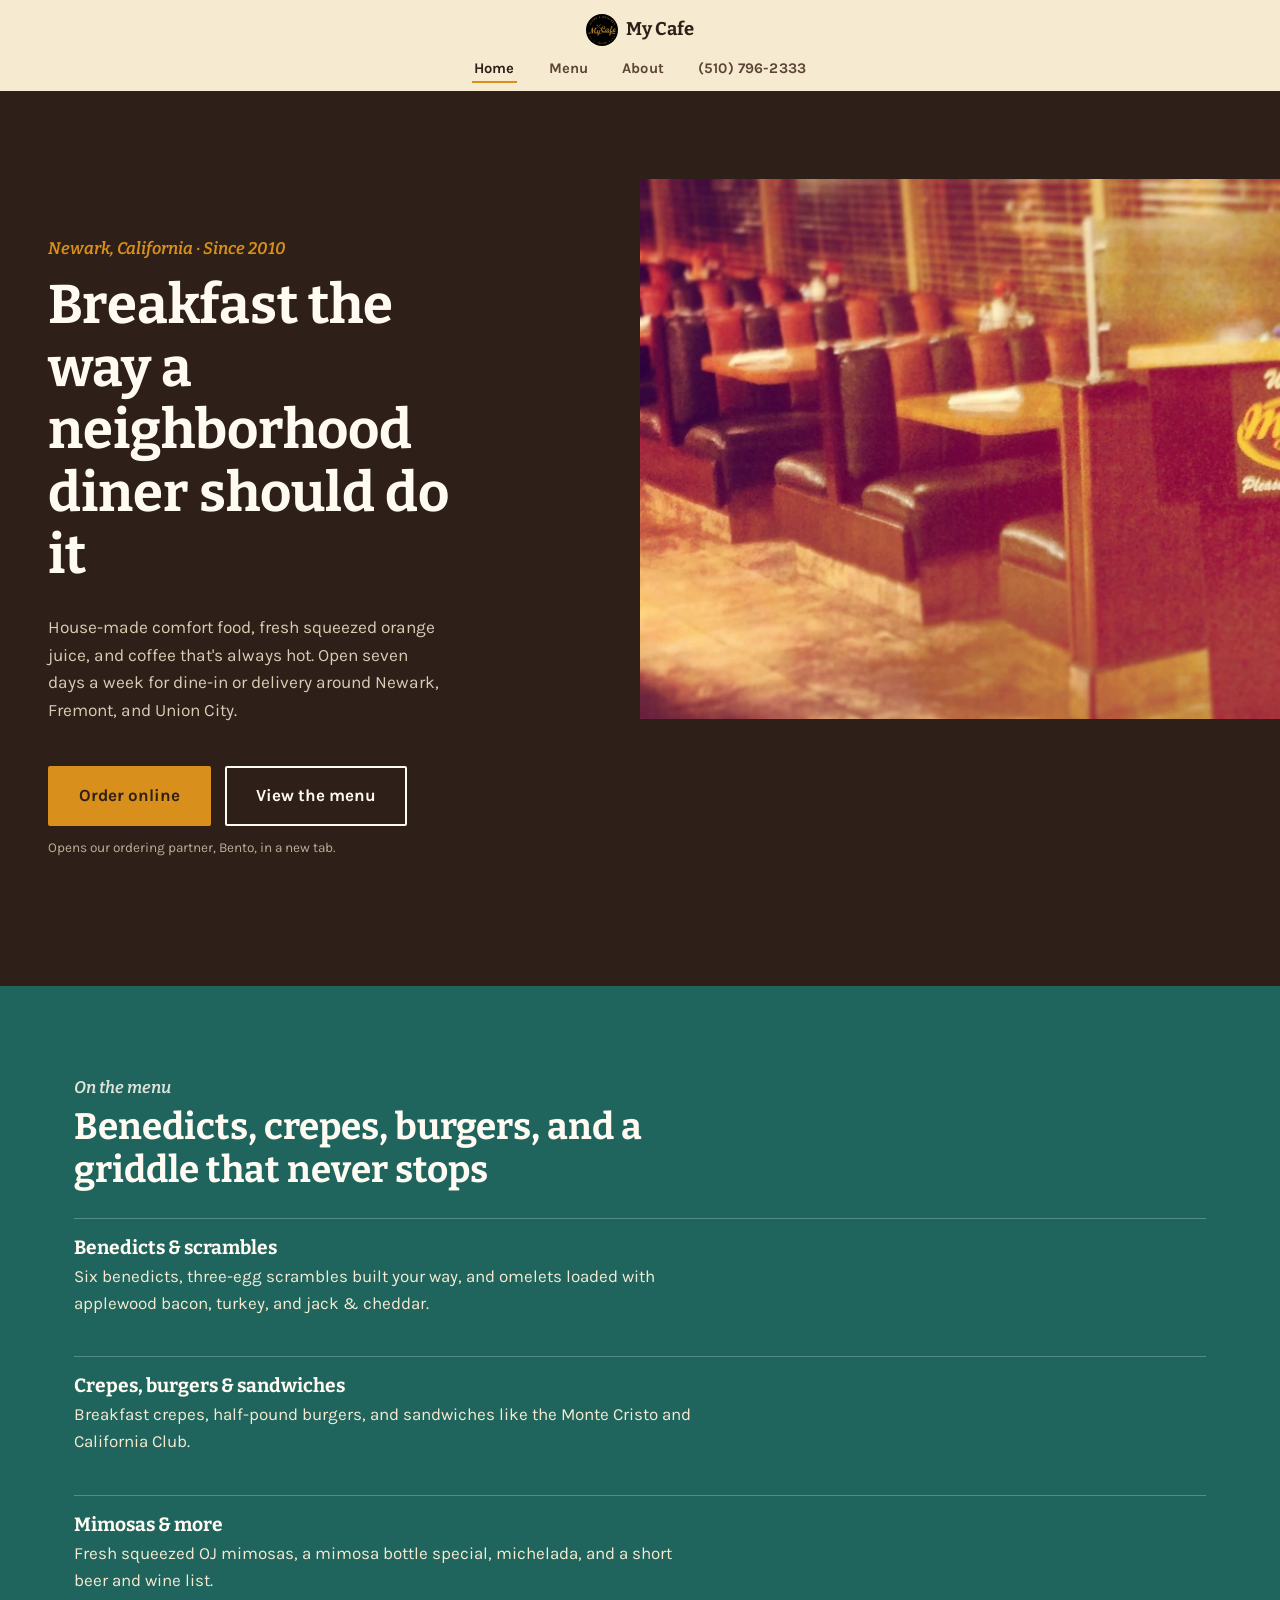
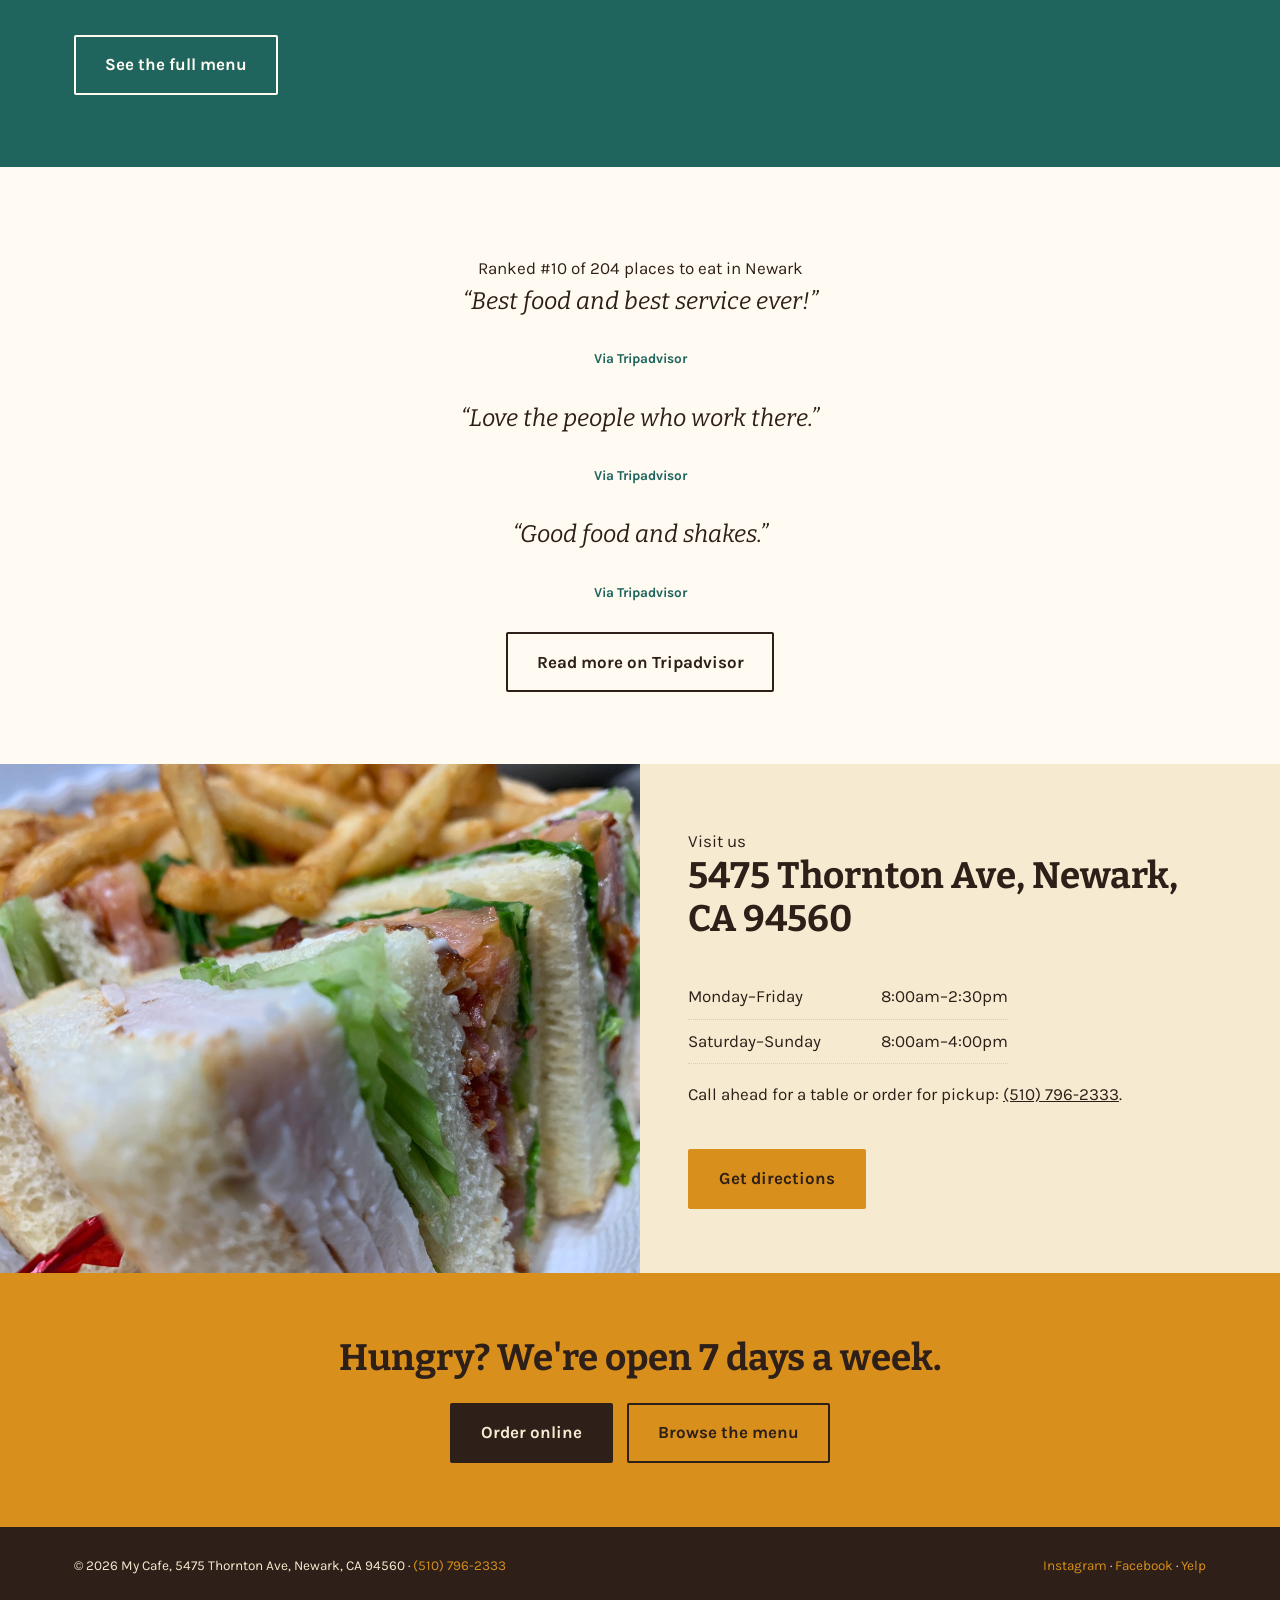
==== commit 83ff828a: "Fix hero CTA hover blending into background and asymmetric hero padding" ====
--- a/index.html
+++ b/index.html
@@ -82,7 +82,7 @@
       <a class="btn btn-primary" href="https://mycafego.getbento.com/online-ordering/" target="_blank" rel="noopener">Order online</a>
       <a class="btn btn-outline" href="/menu.html">View the menu</a>
     </div>
-    <p style="font-size: 0.85rem; opacity: 0.7; margin-top: 0.8em;">Opens our ordering partner, Bento, in a new tab.</p>
+    <p style="font-size: 0.85rem; opacity: 0.7; margin: 0.8em 0 0;">Opens our ordering partner, Bento, in a new tab.</p>
   </div>
   <div class="hero-photo">
     <img src="/assets/images/interior-dining-room.png" alt="Dining room at My Cafe in Newark, California" width="600" height="800">
--- a/css/style.css
+++ b/css/style.css
@@ -97,6 +97,13 @@
 .btn-primary:hover {
   background: var(--coffee);
   color: var(--cream);
+}
+
+/* The default hover above matches the hero's own background color, so on
+   that dark panel it would make the button vanish instead of darkening. */
+.hero .btn-primary:hover {
+  background: var(--cream);
+  color: var(--coffee);
 }
 
 .btn-outline {
